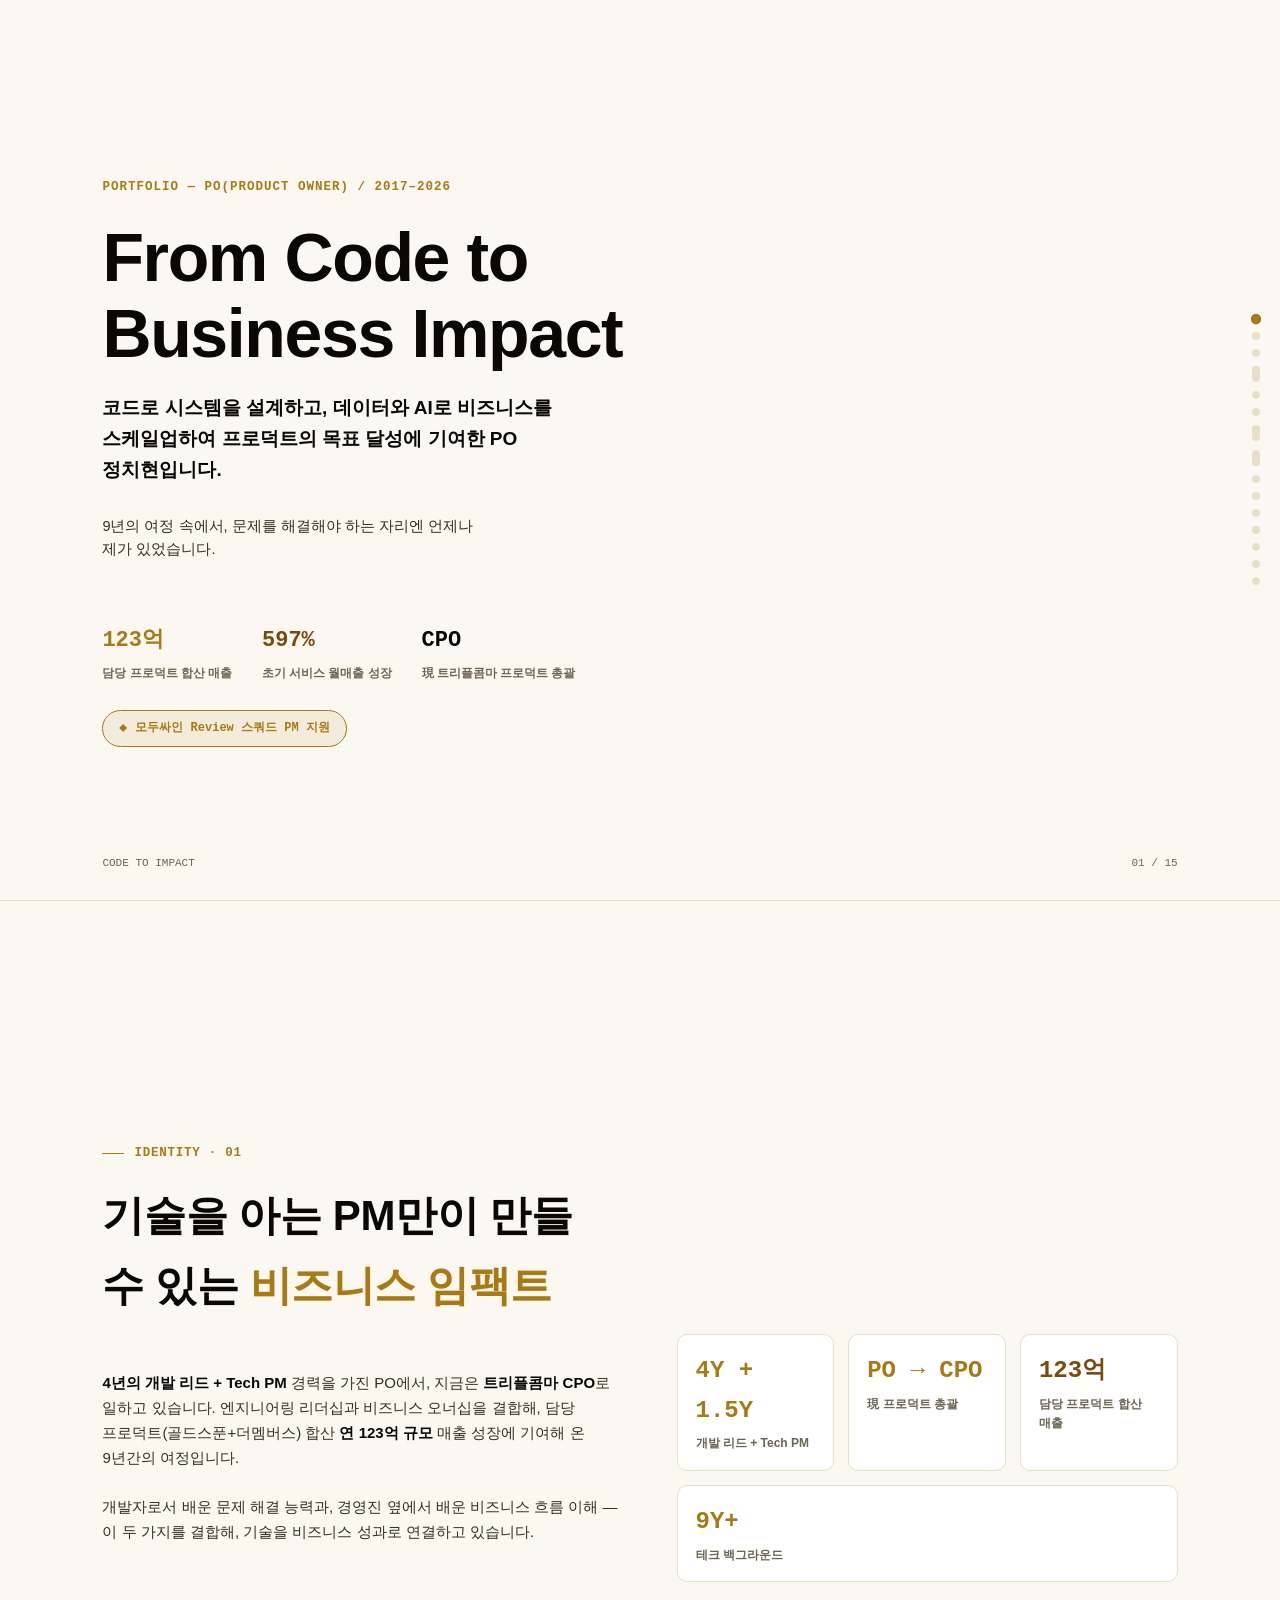
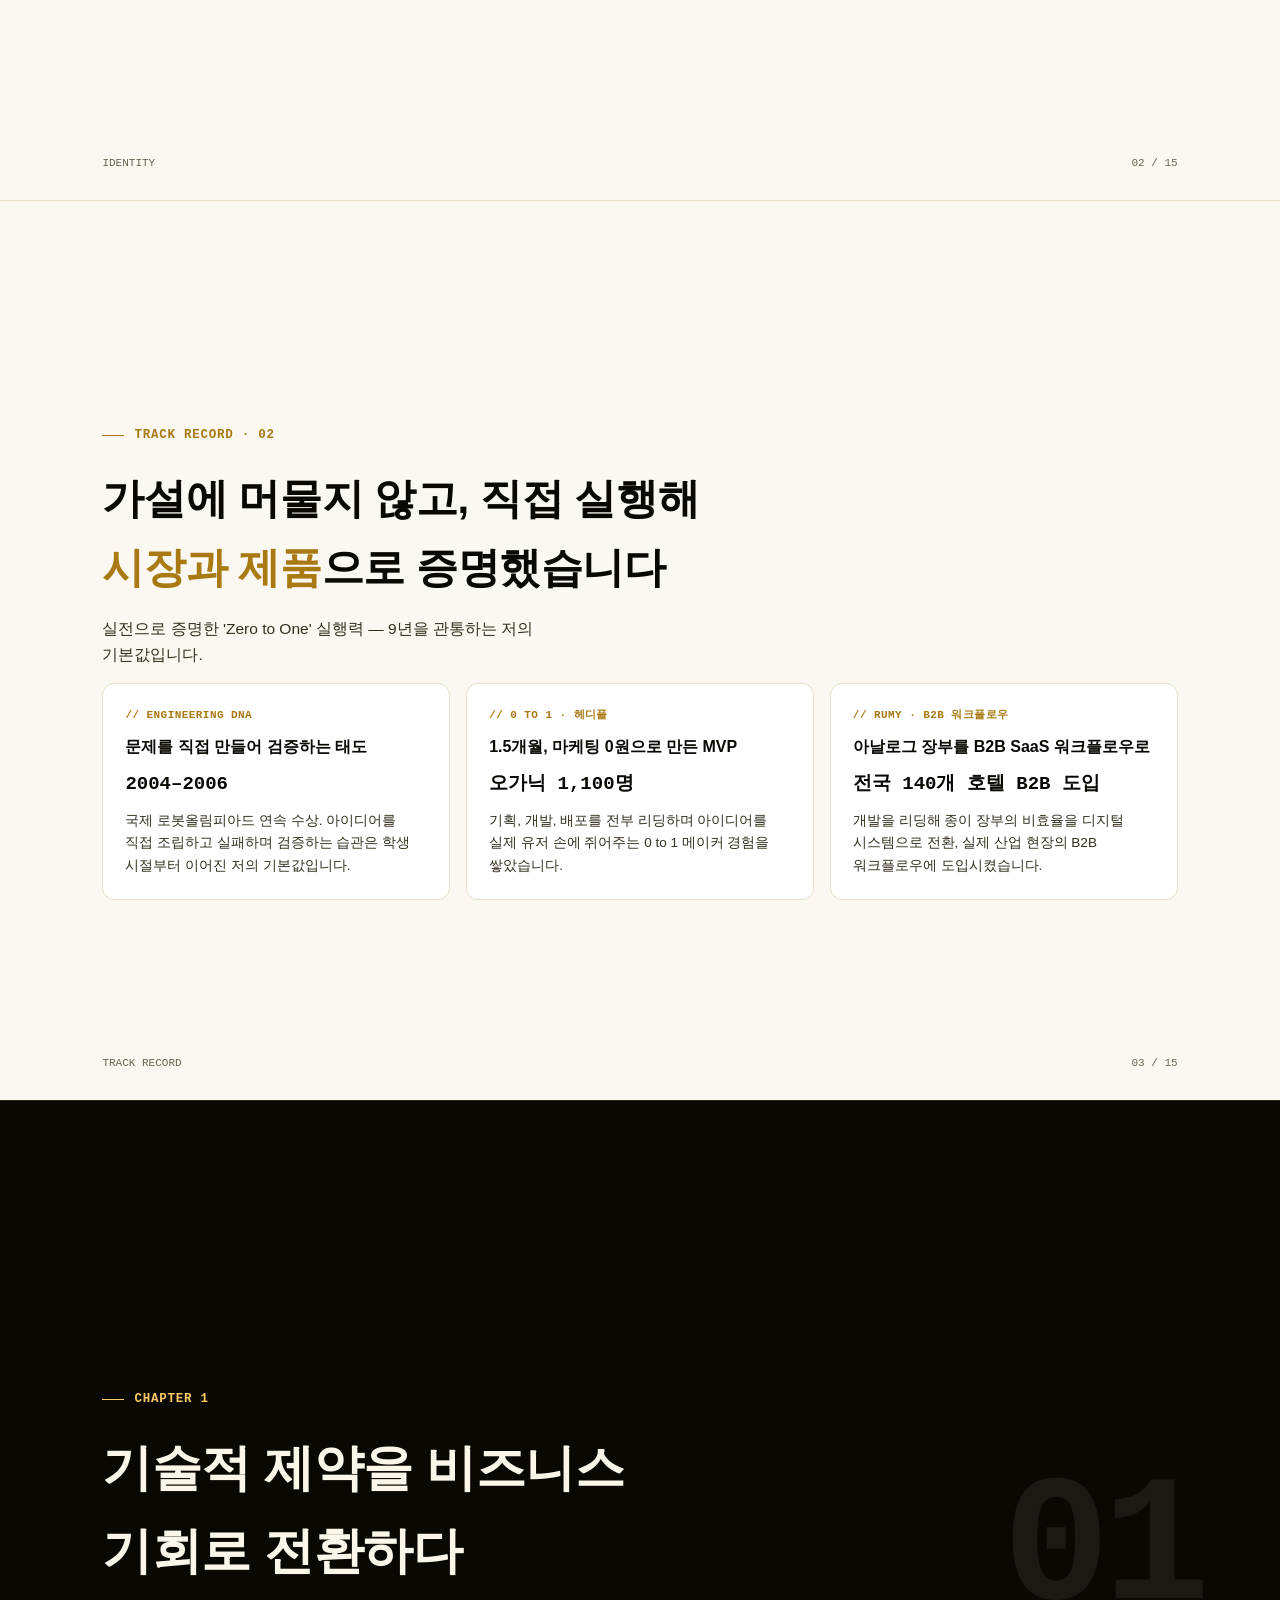
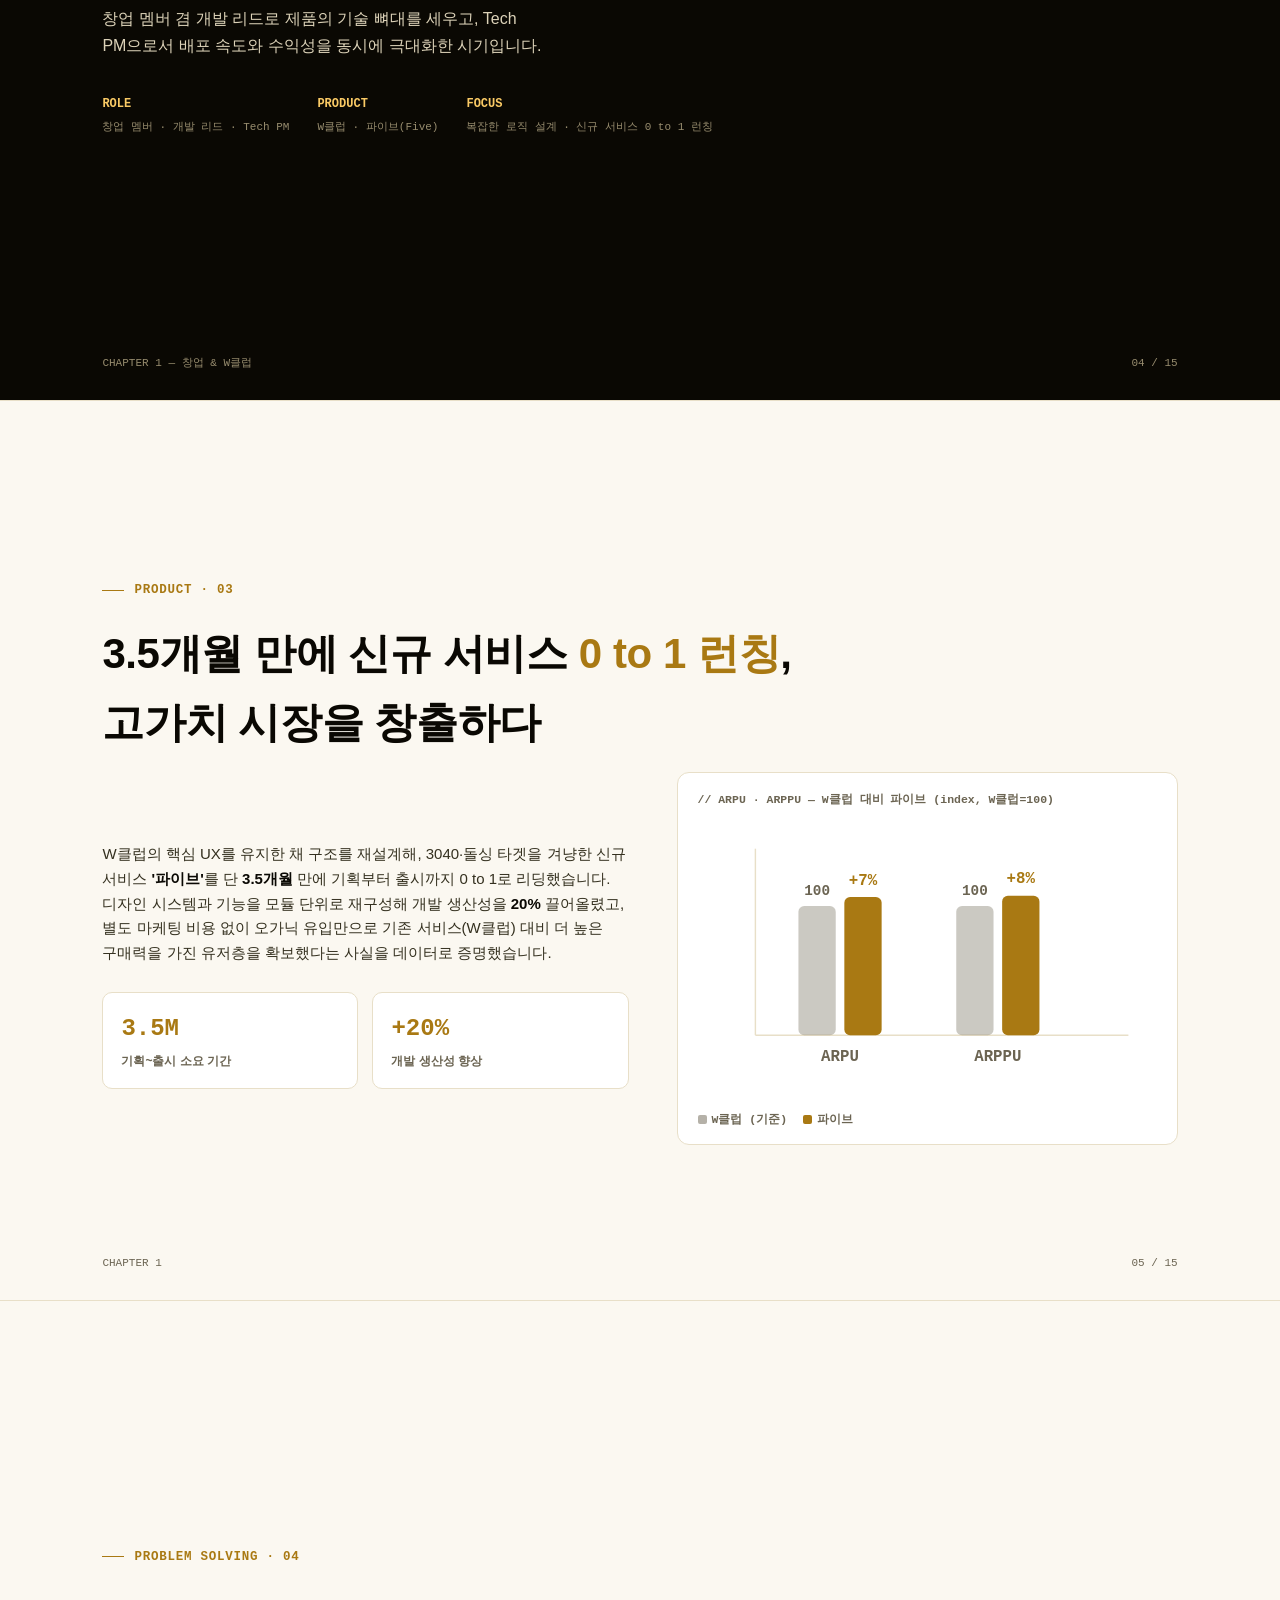
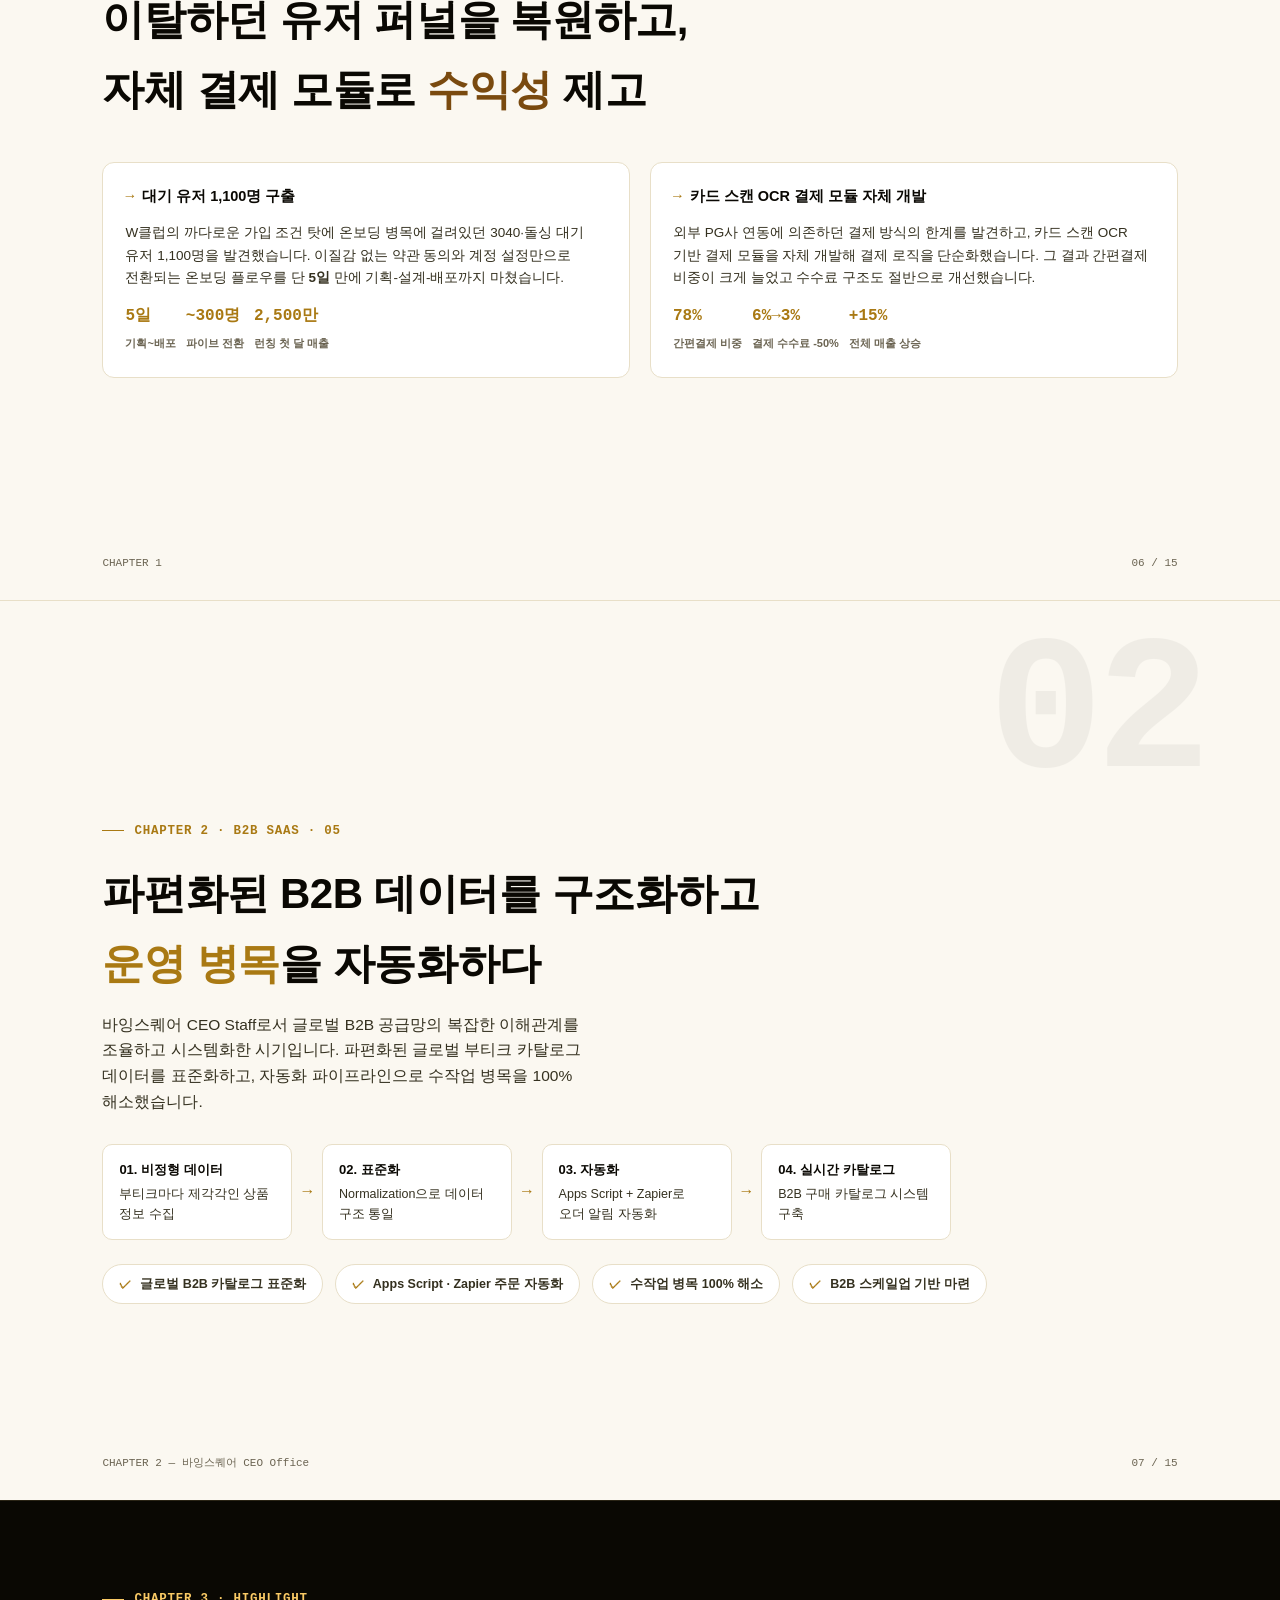
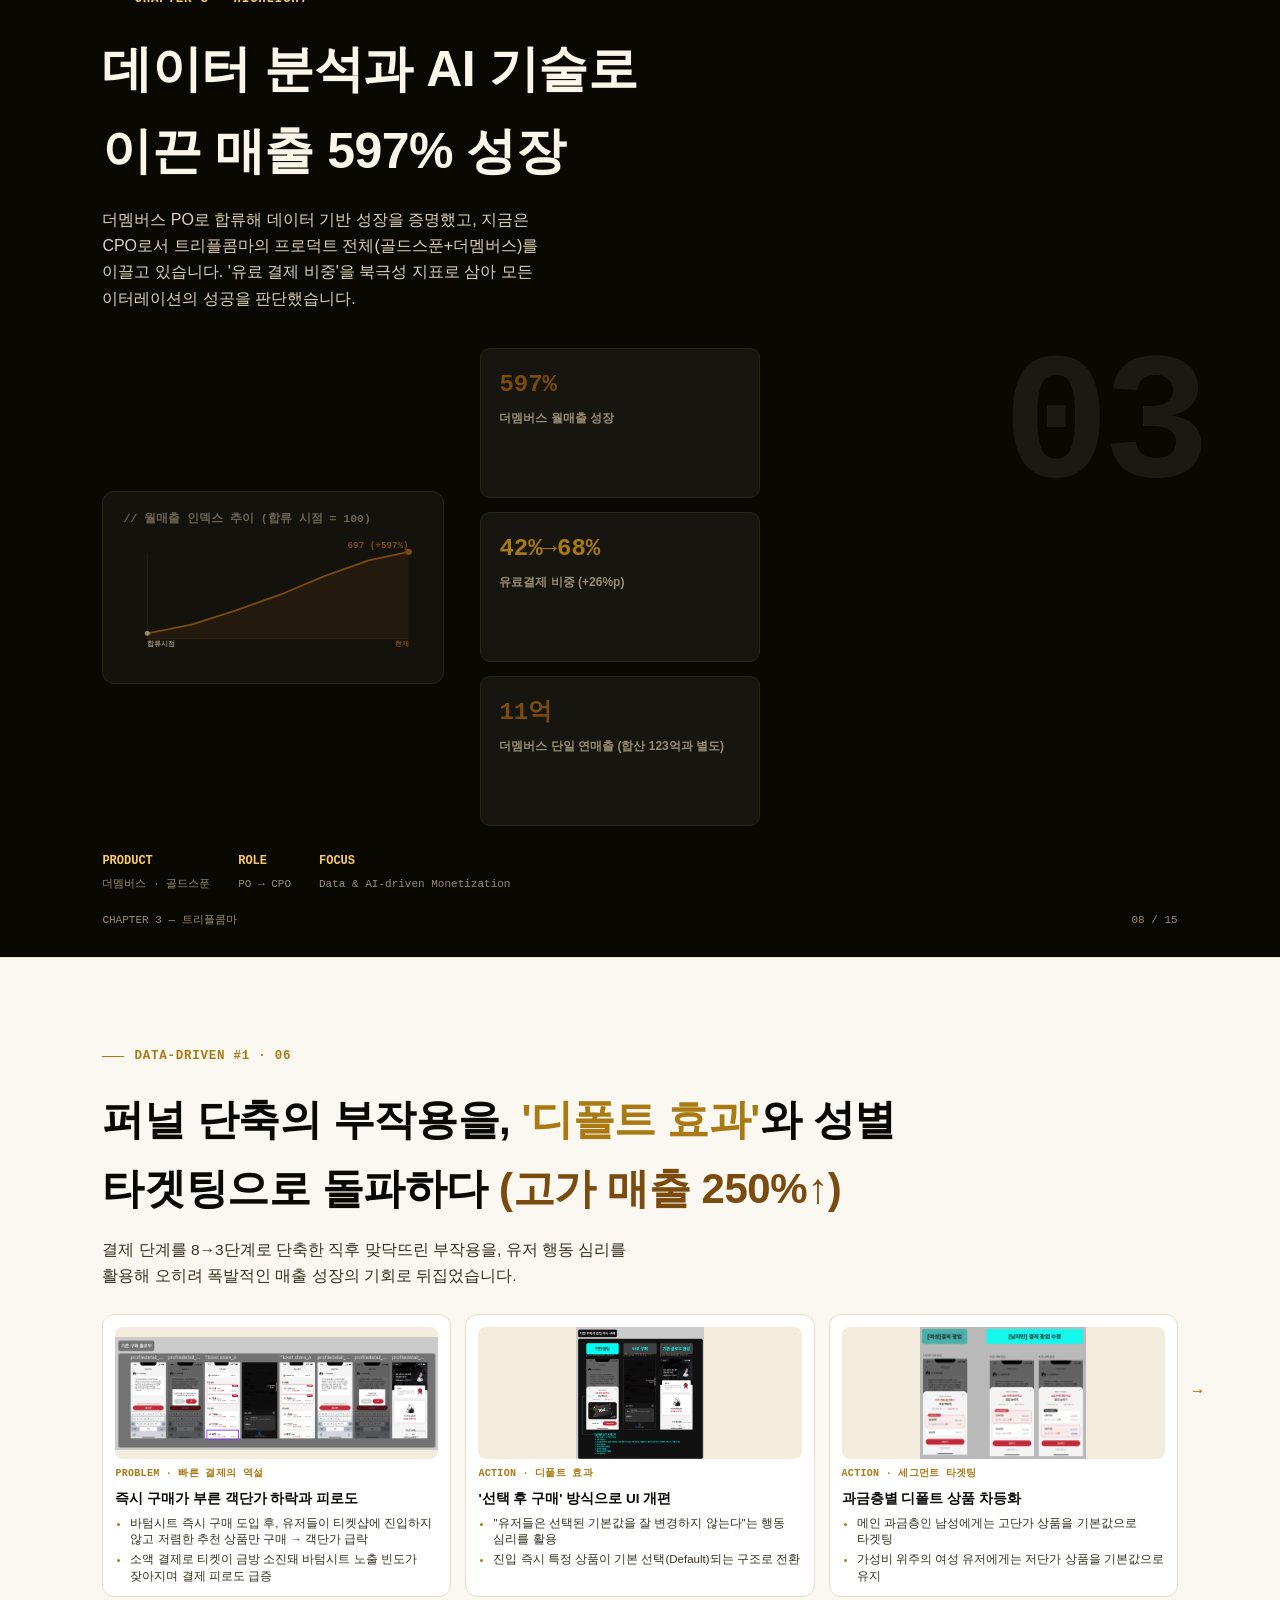
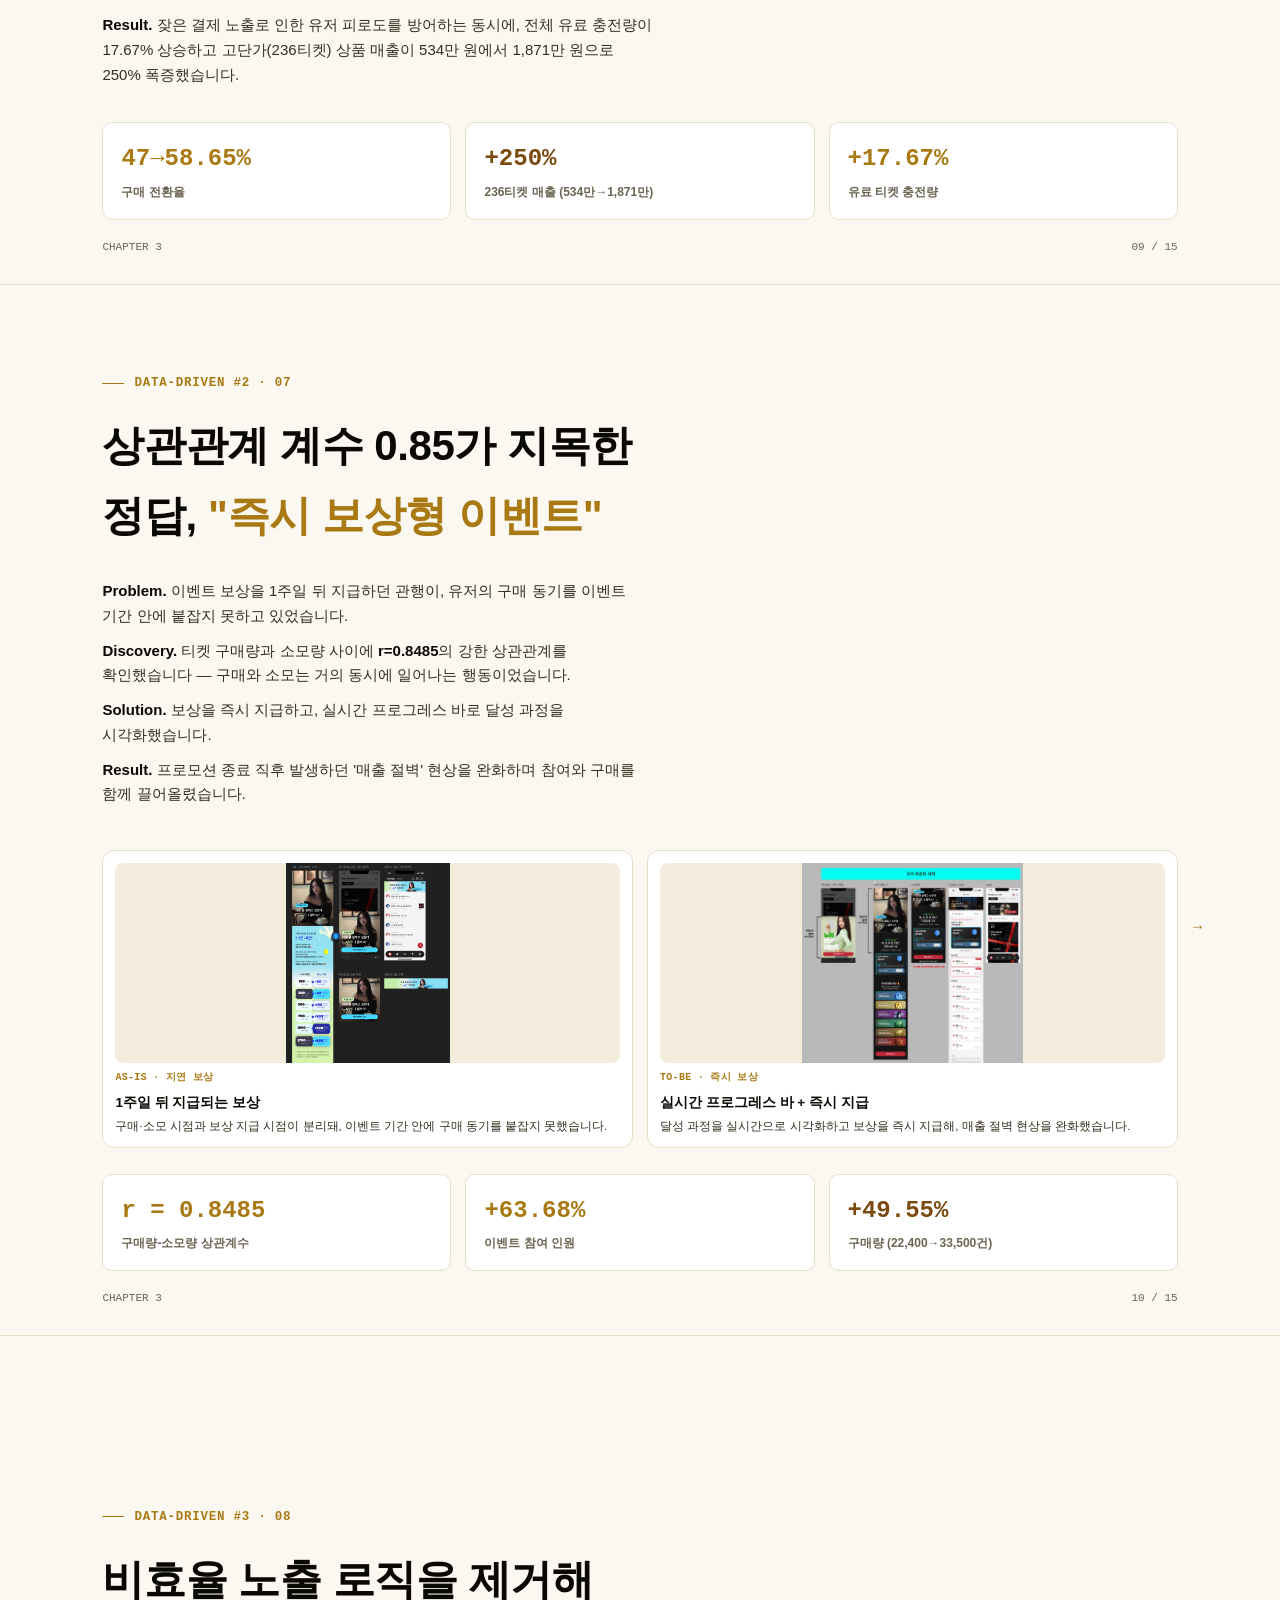
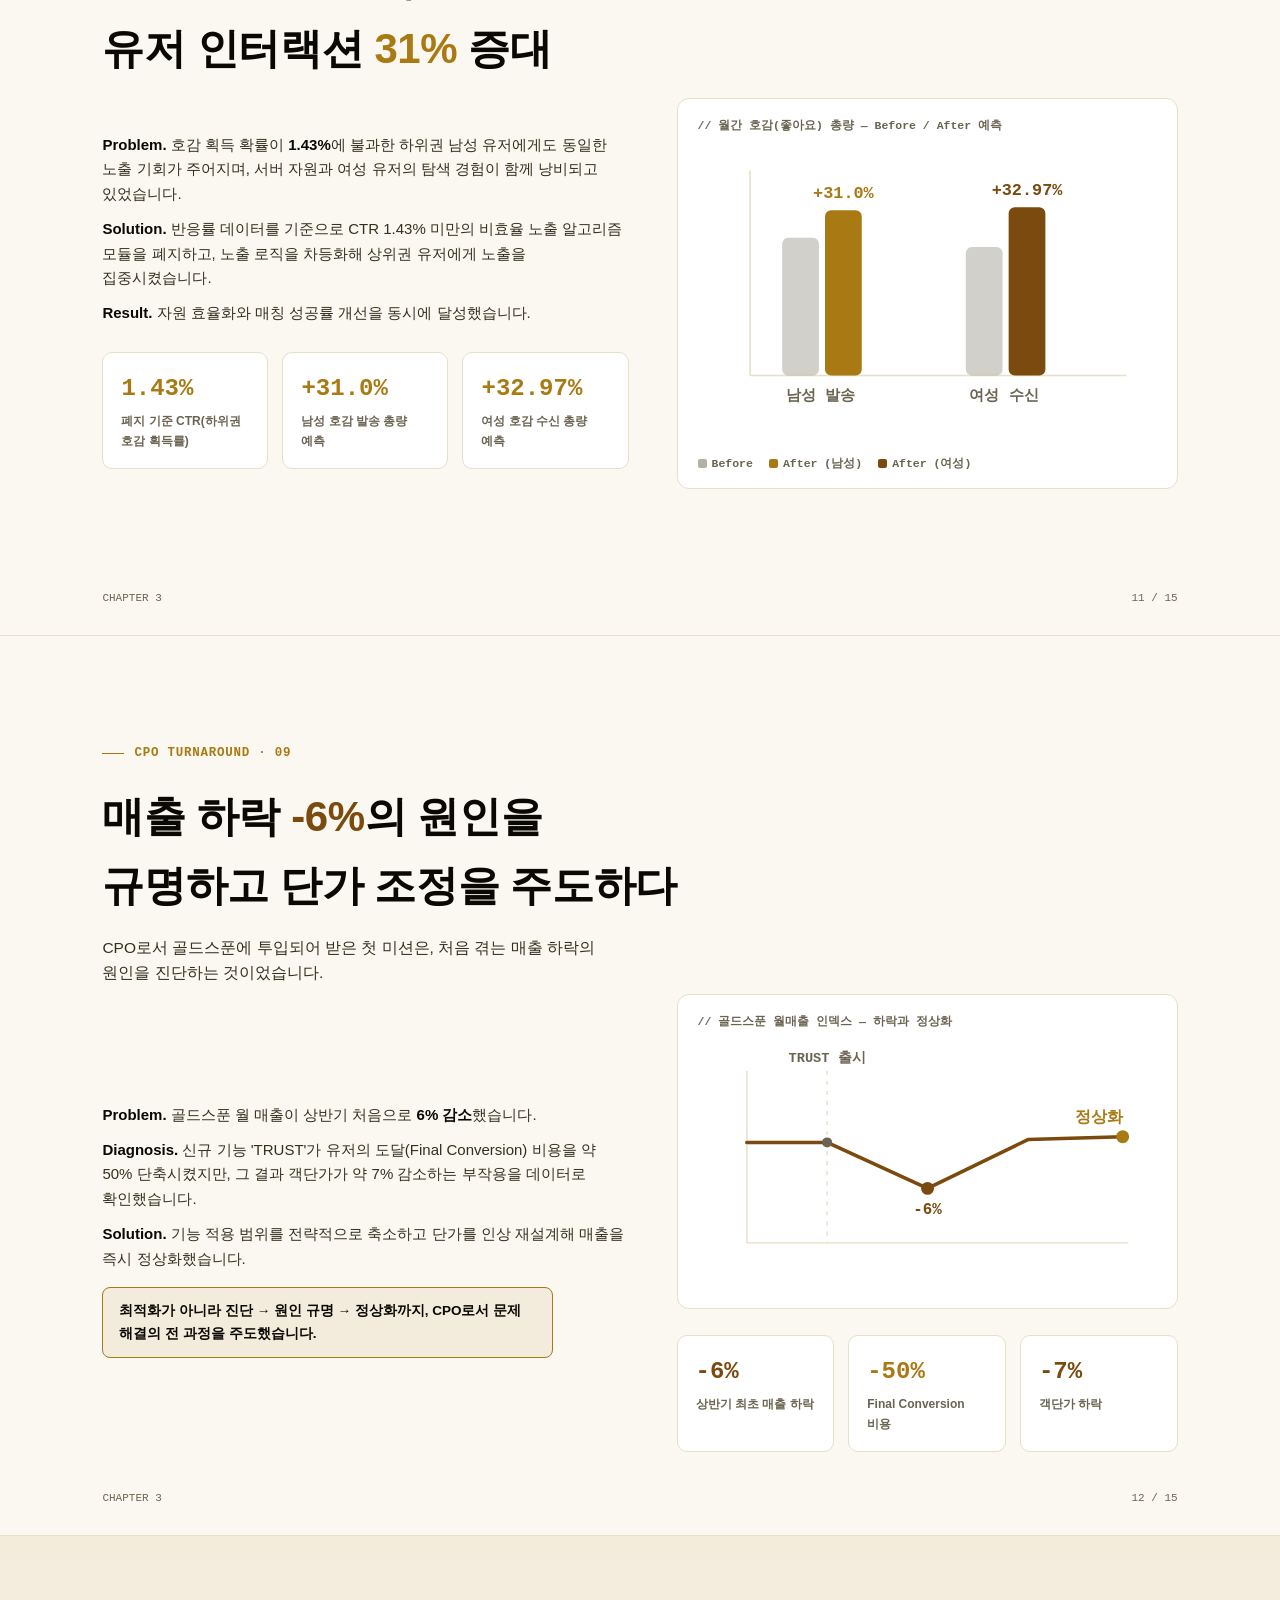
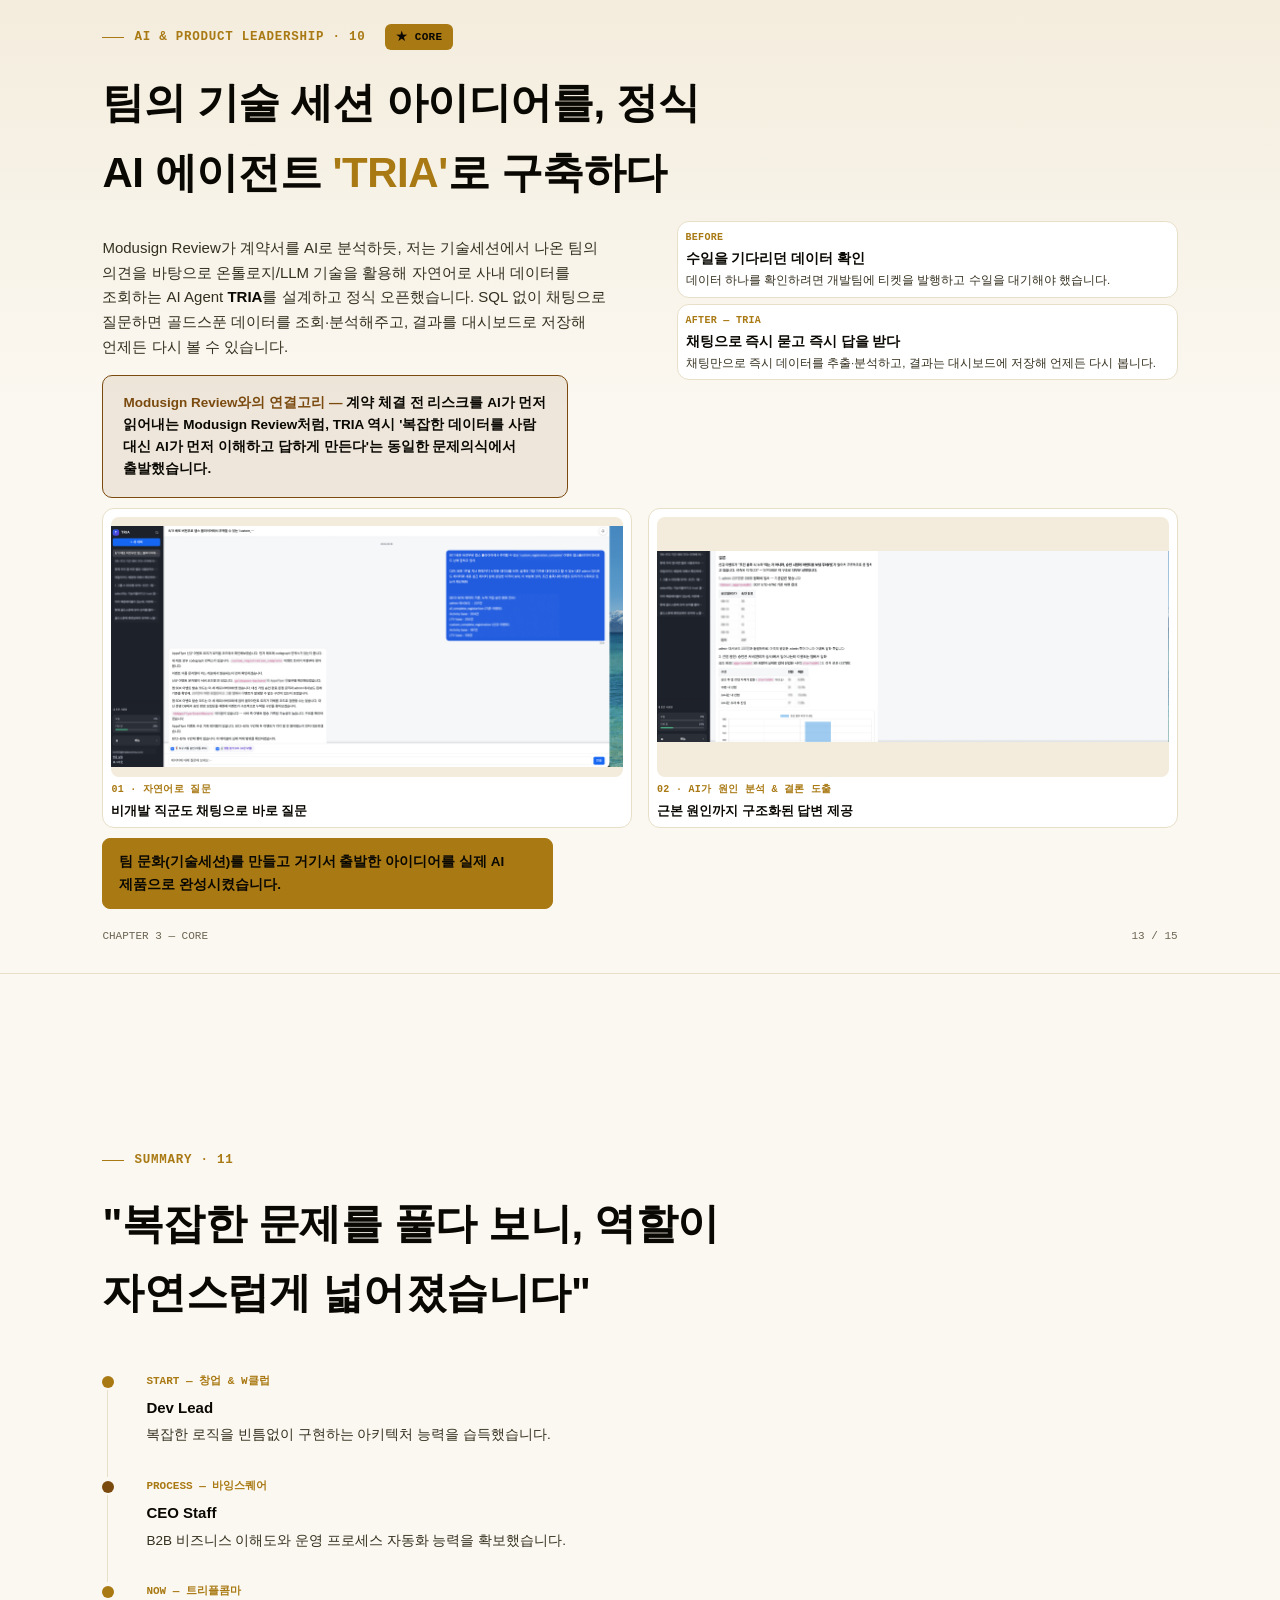
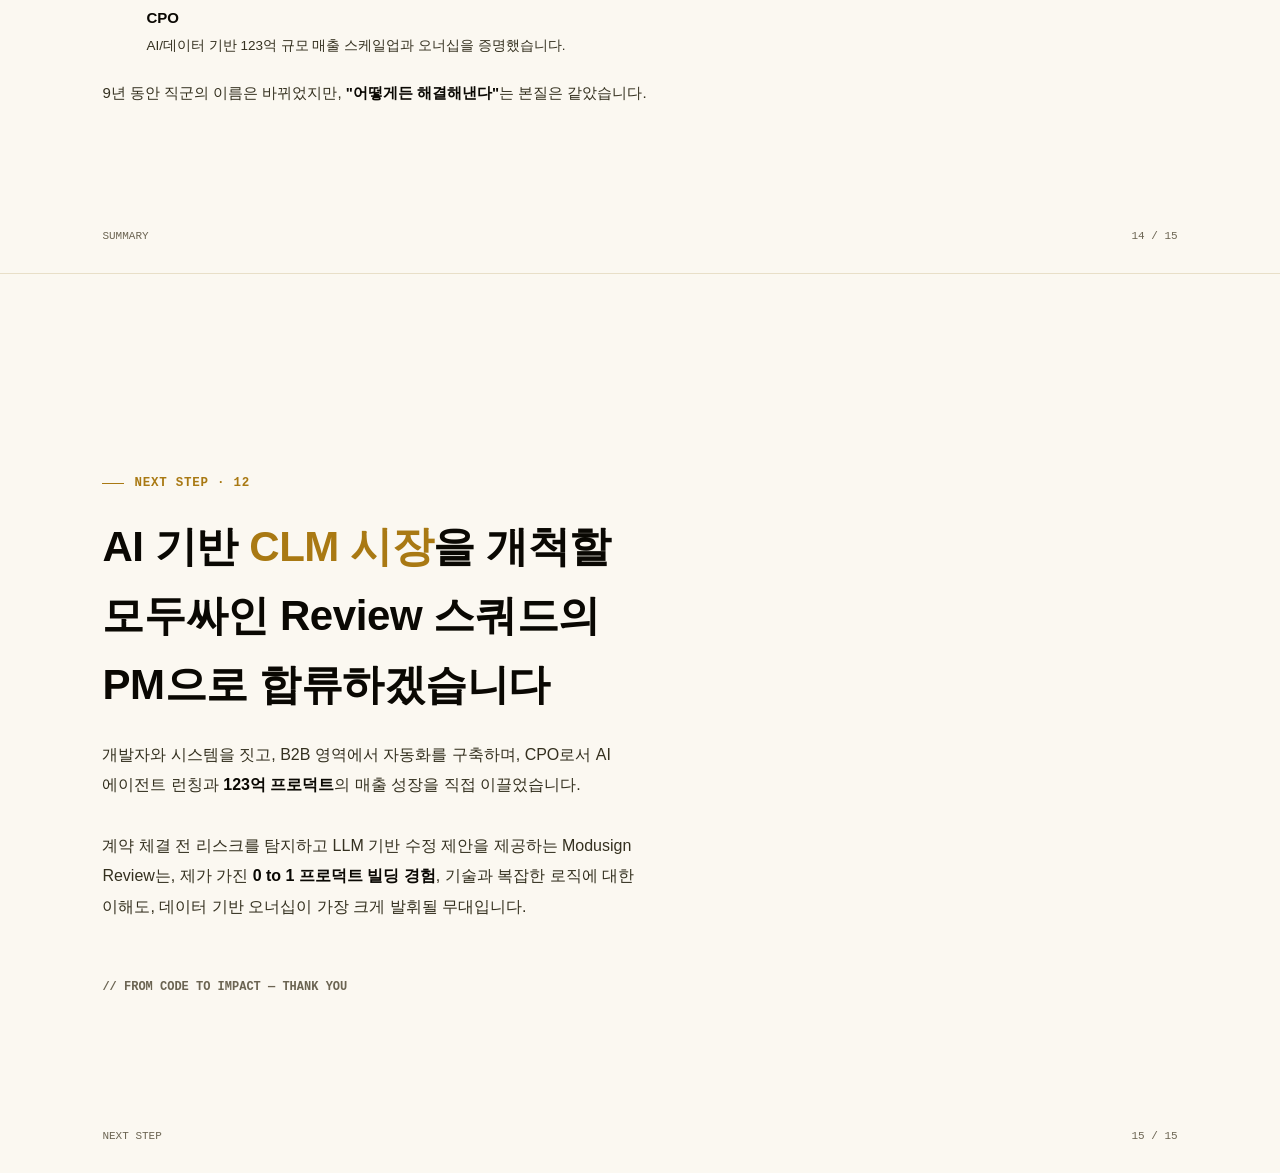
==== modusign/index.html @ 19c4a2bd "모두싸인 포트폴리오 폴더 분리 및 추가" ====
<!DOCTYPE html>
<html lang="ko">
<head>
  <meta charset="UTF-8">
  <meta name="viewport" content="width=device-width, initial-scale=1.0">
  <title>Code to Impact — CPO(Chief Product Owner Portfolio)</title>
  <meta name="description" content="코드로 시스템을 짓고, 데이터와 AI로 매출을 만들고, 지금은 프로덕트 전체를 이끄는 CPO의 9년 커리어 포트폴리오입니다.">

  <!-- Open Graph Tags for Social Media Preview -->
  <meta property="og:title" content="Code to Impact — CPO Portfolio">
  <meta property="og:description" content="초기 서비스 월매출 597% 성장 & 담당 프로덕트 합산 123억 매출 달성 — 기술과 비즈니스를 결합한 CPO의 성장 기록">
  <meta property="og:type" content="website">
  <!-- og:image는 이미지가 추가될 때 설정하면 됩니다 -->
  <!-- <meta property="og:image" content="assets/og-image.png"> -->
  <!-- <meta property="og:url" content="https://yourdomain.com"> -->

  <!-- Favicon (주석 처리 — 파비콘이 추가될 때 활성화) -->
  <!-- <link rel="icon" type="image/x-icon" href="assets/favicon.ico"> -->

  <link rel="stylesheet" href="css/style.css">
</head>
<body>

<div id="progress"></div>
<nav id="navdots" aria-hidden="true">
  <a href="#s1" data-label="01 표지"></a>
  <a href="#s2" data-label="02 핵심 메시지"></a>
  <a href="#s3" data-label="03 Zero to One"></a>
  <a href="#s4" data-label="04 Chapter 1" class="chapter"></a>
  <a href="#s5" data-label="05 파이브 런칭"></a>
  <a href="#s6" data-label="06 문제 해결"></a>
  <a href="#s7" data-label="07 Chapter 2" class="chapter"></a>
  <a href="#s8" data-label="08 Chapter 3" class="chapter"></a>
  <a href="#s9" data-label="09 퍼널 단축"></a>
  <a href="#s10" data-label="10 상관관계"></a>
  <a href="#s11" data-label="11 매칭 최적화"></a>
  <a href="#s12" data-label="12 CPO 턴어라운드"></a>
  <a href="#s13" data-label="13 TRIA ★"></a>
  <a href="#s14" data-label="14 여정 요약"></a>
  <a href="#s15" data-label="15 비전"></a>
</nav>

<!-- ============ SLIDE 1 : COVER ============ -->
<section class="slide cover" id="s1">
  <div class="kicker">PORTFOLIO — PO(PRODUCT OWNER) / 2017–2026</div>
  <h1>From Code to Business Impact</h1>
  <p class="sub1">코드로 시스템을 설계하고, 데이터와 AI로 비즈니스를 스케일업하여 프로덕트의 목표 달성에 기여한 PO 정치현입니다.</p>
  <p class="sub2">9년의 여정 속에서, 문제를 해결해야 하는 자리엔 언제나 제가 있었습니다.</p>
  <div class="coverstats">
    <div><b>123억</b><span>담당 프로덕트 합산 매출</span></div>
    <div><b>597%</b><span>초기 서비스 월매출 성장</span></div>
    <div><b>CPO</b><span>現 트리플콤마 프로덕트 총괄</span></div>
  </div>
  <div class="badge">모두싸인 Review 스쿼드 PM 지원</div>
  <div class="slidefoot"><span>CODE TO IMPACT</span><span>01 / 15</span></div>
</section>

<!-- ============ SLIDE 2 : CORE IDENTITY ============ -->
<section class="slide" id="s2">
  <div class="eyebrow">IDENTITY · 01</div>
  <h2 class="h2">기술을 아는 PM만이 만들 수 있는 <span class="accent-u">비즈니스 임팩트</span></h2>
  <div class="grid2">
    <p class="body-text">
      <strong>4년의 개발 리드 + Tech PM</strong> 경력을 가진 PO에서, 지금은 <strong>트리플콤마 CPO</strong>로 일하고 있습니다. 엔지니어링 리더십과 비즈니스 오너십을 결합해, 담당 프로덕트(골드스푼+더멤버스) 합산 <strong>연 123억 규모</strong> 매출 성장에 기여해 온 9년간의 여정입니다.<br/><br/>
      개발자로서 배운 문제 해결 능력과, 경영진 옆에서 배운 비즈니스 흐름 이해 — 이 두 가지를 결합해, 기술을 비즈니스 성과로 연결하고 있습니다.
    </p>
    <div class="statrow" style="margin-top:0;">
      <div class="stat"><div class="v">4Y + 1.5Y</div><div class="l">개발 리드 + Tech PM</div></div>
      <div class="stat"><div class="v">PO → CPO</div><div class="l">現 프로덕트 총괄</div></div>
      <div class="stat"><div class="v money">123억</div><div class="l">담당 프로덕트 합산 매출</div></div>
      <div class="stat"><div class="v">9Y+</div><div class="l">테크 백그라운드</div></div>
    </div>
  </div>
  <div class="slidefoot"><span>IDENTITY</span><span>02 / 15</span></div>
</section>

<!-- ============ SLIDE 3 : ZERO TO ONE ============ -->
<section class="slide" id="s3">
  <div class="eyebrow">TRACK RECORD · 02</div>
  <h2 class="h2">가설에 머물지 않고, 직접 실행해 <span class="accent-u">시장과 제품</span>으로 증명했습니다</h2>
  <p class="lede">실전으로 증명한 'Zero to One' 실행력 — 9년을 관통하는 저의 기본값입니다.</p>
  <div class="trio">
    <div class="card">
      <div class="tag">// ENGINEERING DNA</div>
      <h3>문제를 직접 만들어 검증하는 태도</h3>
      <div class="metric">2004–2006</div>
      <p>국제 로봇올림피아드 연속 수상. 아이디어를 직접 조립하고 실패하며 검증하는 습관은 학생 시절부터 이어진 저의 기본값입니다.</p>
    </div>
    <div class="card">
      <div class="tag">// 0 TO 1 · 헤디플</div>
      <h3>1.5개월, 마케팅 0원으로 만든 MVP</h3>
      <div class="metric">오가닉 1,100명</div>
      <p>기획, 개발, 배포를 전부 리딩하며 아이디어를 실제 유저 손에 쥐어주는 0 to 1 메이커 경험을 쌓았습니다.</p>
    </div>
    <div class="card">
      <div class="tag">// RUMY · B2B 워크플로우</div>
      <h3>아날로그 장부를 B2B SaaS 워크플로우로</h3>
      <div class="metric">전국 140개 호텔 B2B 도입</div>
      <p>개발을 리딩해 종이 장부의 비효율을 디지털 시스템으로 전환, 실제 산업 현장의 B2B 워크플로우에 도입시켰습니다.</p>
    </div>
  </div>
  <div class="slidefoot"><span>TRACK RECORD</span><span>03 / 15</span></div>
</section>

<!-- ============ SLIDE 4 : CHAPTER 1 DIVIDER ============ -->
<section class="slide slide--divider" id="s4">
  <div class="chnum">01</div>
  <div class="eyebrow">CHAPTER 1</div>
  <h2 class="h2">기술적 제약을 비즈니스 기회로 전환하다</h2>
  <p class="lede">창업 멤버 겸 개발 리드로 제품의 기술 뼈대를 세우고, Tech PM으로서 배포 속도와 수익성을 동시에 극대화한 시기입니다.</p>
  <div class="metarow">
    <div>ROLE<span>창업 멤버 · 개발 리드 · Tech PM</span></div>
    <div>PRODUCT<span>W클럽 · 파이브(Five)</span></div>
    <div>FOCUS<span>복잡한 로직 설계 · 신규 서비스 0 to 1 런칭</span></div>
  </div>
  <div class="slidefoot"><span>CHAPTER 1 — 창업 &amp; W클럽</span><span>04 / 15</span></div>
</section>

<!-- ============ SLIDE 5 : 파이브 런칭 ============ -->
<section class="slide" id="s5">
  <div class="eyebrow">PRODUCT · 03</div>
  <h2 class="h2" style="max-width:none;">3.5개월 만에 신규 서비스 <span class="accent-u">0 to 1 런칭</span>,<br/>고가치 시장을 창출하다</h2>
  <div class="grid2">
    <div>
      <p class="body-text">
        W클럽의 핵심 UX를 유지한 채 구조를 재설계해, 3040·돌싱 타겟을 겨냥한 신규 서비스 <strong>'파이브'</strong>를 단 <strong>3.5개월</strong> 만에 기획부터 출시까지 0 to 1로 리딩했습니다. 디자인 시스템과 기능을 모듈 단위로 재구성해 개발 생산성을 <strong>20%</strong> 끌어올렸고, 별도 마케팅 비용 없이 오가닉 유입만으로 기존 서비스(W클럽) 대비 더 높은 구매력을 가진 유저층을 확보했다는 사실을 데이터로 증명했습니다.
      </p>
      <div class="statrow">
        <div class="stat"><div class="v">3.5M</div><div class="l">기획~출시 소요 기간</div></div>
        <div class="stat"><div class="v">+20%</div><div class="l">개발 생산성 향상</div></div>
      </div>
    </div>
    <div class="chartbox">
      <div class="charttitle">// ARPU · ARPPU — W클럽 대비 파이브 (index, W클럽=100)</div>
      <svg viewBox="0 0 320 190" width="100%" role="img" aria-label="W클럽 대비 파이브의 ARPU 7% 상승, ARPPU 8% 상승 막대그래프">
        <line x1="40" y1="20" x2="40" y2="150" stroke="var(--grid-line)" stroke-width="1"/>
        <line x1="40" y1="150" x2="300" y2="150" stroke="var(--grid-line)" stroke-width="1"/>
        <rect x="70" y="60" width="26" height="90" rx="4" fill="var(--ink-3)" opacity="0.35"/>
        <rect x="102" y="53.7" width="26" height="96.3" rx="4" fill="var(--accent-tech)"/>
        <text x="99" y="168" text-anchor="middle" font-size="11" font-weight="600" fill="var(--ink-3)">ARPU</text>
        <text x="83" y="52" text-anchor="middle" font-size="10" font-weight="600" fill="var(--ink-3)">100</text>
        <text x="115" y="45" text-anchor="middle" font-size="11" font-weight="800" fill="var(--accent-tech)">+7%</text>
        <rect x="180" y="60" width="26" height="90" rx="4" fill="var(--ink-3)" opacity="0.35"/>
        <rect x="212" y="52.8" width="26" height="97.2" rx="4" fill="var(--accent-tech)"/>
        <text x="209" y="168" text-anchor="middle" font-size="11" font-weight="600" fill="var(--ink-3)">ARPPU</text>
        <text x="193" y="52" text-anchor="middle" font-size="10" font-weight="600" fill="var(--ink-3)">100</text>
        <text x="225" y="44" text-anchor="middle" font-size="11" font-weight="800" fill="var(--accent-tech)">+8%</text>
      </svg>
      <div class="legend"><span><span class="sw base"></span>W클럽 (기준)</span><span><span class="sw tech"></span>파이브</span></div>
    </div>
  </div>
  <div class="slidefoot"><span>CHAPTER 1</span><span>05 / 15</span></div>
</section>

<!-- ============ SLIDE 6 : 문제 해결의 연속 ============ -->
<section class="slide" id="s6">
  <div class="eyebrow">PROBLEM SOLVING · 04</div>
  <h2 class="h2" style="max-width:38ch;">이탈하던 유저 퍼널을 복원하고, 자체 결제 모듈로 <span class="accent-m">수익성</span> 제고</h2>
  <div class="split2">
    <div class="card">
      <h3>대기 유저 1,100명 구출</h3>
      <p>W클럽의 까다로운 가입 조건 탓에 온보딩 병목에 걸려있던 3040·돌싱 대기 유저 1,100명을 발견했습니다. 이질감 없는 약관 동의와 계정 설정만으로 전환되는 온보딩 플로우를 단 <strong>5일</strong> 만에 기획‑설계‑배포까지 마쳤습니다.</p>
      <div class="ministat">
        <div><b>5일</b><span>기획~배포</span></div>
        <div><b>~300명</b><span>파이브 전환</span></div>
        <div class="money"><b>2,500만</b><span>런칭 첫 달 매출</span></div>
      </div>
    </div>
    <div class="card">
      <h3>카드 스캔 OCR 결제 모듈 자체 개발</h3>
      <p>외부 PG사 연동에 의존하던 결제 방식의 한계를 발견하고, 카드 스캔 OCR 기반 결제 모듈을 자체 개발해 결제 로직을 단순화했습니다. 그 결과 간편결제 비중이 크게 늘었고 수수료 구조도 절반으로 개선했습니다.</p>
      <div class="ministat">
        <div><b>78%</b><span>간편결제 비중</span></div>
        <div><b>6%→3%</b><span>결제 수수료 -50%</span></div>
        <div class="money"><b>+15%</b><span>전체 매출 상승</span></div>
      </div>
    </div>
  </div>
  <div class="slidefoot"><span>CHAPTER 1</span><span>06 / 15</span></div>
</section>

<!-- ============ SLIDE 7 : CHAPTER 2 (간지+핵심성과 통합) ============ -->
<section class="slide" id="s7">
  <div class="chapnum-mini">02</div>
  <div class="eyebrow">CHAPTER 2 · B2B SAAS · 05</div>
  <h2 class="h2">파편화된 B2B 데이터를 구조화하고 <span class="accent-u">운영 병목</span>을 자동화하다</h2>
  <p class="lede">바잉스퀘어 CEO Staff로서 글로벌 B2B 공급망의 복잡한 이해관계를 조율하고 시스템화한 시기입니다. 파편화된 글로벌 부티크 카탈로그 데이터를 표준화하고, 자동화 파이프라인으로 수작업 병목을 100% 해소했습니다.</p>
  <div class="flow">
    <div class="step"><b>01. 비정형 데이터</b>부티크마다 제각각인 상품 정보 수집</div>
    <div class="arrow">→</div>
    <div class="step"><b>02. 표준화</b>Normalization으로 데이터 구조 통일</div>
    <div class="arrow">→</div>
    <div class="step"><b>03. 자동화</b>Apps Script + Zapier로 오더 알림 자동화</div>
    <div class="arrow">→</div>
    <div class="step"><b>04. 실시간 카탈로그</b>B2B 구매 카탈로그 시스템 구축</div>
  </div>
  <div class="chipsrow">
    <div class="chip">글로벌 B2B 카탈로그 표준화</div>
    <div class="chip">Apps Script · Zapier 주문 자동화</div>
    <div class="chip">수작업 병목 100% 해소</div>
    <div class="chip">B2B 스케일업 기반 마련</div>
  </div>
  <div class="slidefoot"><span>CHAPTER 2 — 바잉스퀘어 CEO Office</span><span>07 / 15</span></div>
</section>

<!-- ============ SLIDE 8 : CHAPTER 3 DIVIDER + 성장지표 ============ -->
<section class="slide slide--divider" id="s8">
  <div class="chnum">03</div>
  <div class="eyebrow">CHAPTER 3 · HIGHLIGHT</div>
  <h2 class="h2" style="max-width:28ch;">데이터 분석과 AI 기술로 이끈 매출 597% 성장</h2>
  <p class="lede">더멤버스 PO로 합류해 데이터 기반 성장을 증명했고, 지금은 CPO로서 트리플콤마의 프로덕트 전체(골드스푼+더멤버스)를 이끌고 있습니다. '유료 결제 비중'을 북극성 지표로 삼아 모든 이터레이션의 성공을 판단했습니다.</p>

  <div style="display:grid; grid-template-columns: 1.1fr 0.9fr; gap: 36px; margin-top:28px; align-items:center; max-width: 900px;">
    <div class="chartbox">
      <div class="charttitle">// 월매출 인덱스 추이 (합류 시점 = 100)</div>
      <svg viewBox="0 0 420 170" width="100%" role="img" aria-label="합류 시점 대비 월매출이 6.97배(597% 성장)로 증가하는 꺾은선 그래프">
        <g stroke="var(--divider-border)" stroke-width="1">
          <line x1="34" y1="20" x2="34" y2="140"/>
          <line x1="34" y1="140" x2="400" y2="140"/>
        </g>
        <polyline points="34,132 96,120 158,100 220,78 282,52 344,30 400,18" fill="none" stroke="var(--accent-money)" stroke-width="2.5" stroke-linecap="round" stroke-linejoin="round"/>
        <polygon points="34,132 96,120 158,100 220,78 282,52 344,30 400,18 400,140 34,140" fill="var(--accent-money)" opacity="0.15"/>
        <circle cx="34" cy="132" r="3.5" fill="var(--divider-ink-3)"/>
        <circle cx="400" cy="18" r="4.5" fill="var(--accent-money)"/>
        <text x="34" y="150" font-size="10" font-weight="600" fill="var(--divider-ink-3)">합류시점</text>
        <text x="400" y="150" text-anchor="end" font-size="10" font-weight="700" fill="var(--accent-money)">현재</text>
        <text x="400" y="12" text-anchor="end" font-size="13" font-weight="800" fill="var(--accent-money)">697 (+597%)</text>
      </svg>
    </div>
    <div class="statrow" style="margin-top:0; flex-direction:column;">
      <div class="stat"><div class="v money">597%</div><div class="l">더멤버스 월매출 성장</div></div>
      <div class="stat"><div class="v">42%→68%</div><div class="l">유료결제 비중 (+26%p)</div></div>
      <div class="stat"><div class="v money">11억</div><div class="l">더멤버스 단일 연매출 (합산 123억과 별도)</div></div>
    </div>
  </div>
  <div class="metarow" style="margin-top:26px;">
    <div>PRODUCT<span>더멤버스 · 골드스푼</span></div>
    <div>ROLE<span>PO → CPO</span></div>
    <div>FOCUS<span>Data &amp; AI-driven Monetization</span></div>
  </div>
  <div class="slidefoot"><span>CHAPTER 3 — 트리플콤마</span><span>08 / 15</span></div>
</section>

<!-- ============ SLIDE 9 : 데이터 의사결정 1 ============ -->
<section class="slide" id="s9">
  <div class="eyebrow">DATA-DRIVEN #1 · 06</div>
  <h2 class="h2" style="max-width:46ch;">퍼널 단축의 부작용을, <span class="accent-u">'디폴트 효과'</span>와 성별 타겟팅으로 돌파하다 <span class="accent-m">(고가 매출 250%↑)</span></h2>
  <p class="lede">결제 단계를 8→3단계로 단축한 직후 맞닥뜨린 부작용을, 유저 행동 심리를 활용해 오히려 폭발적인 매출 성장의 기회로 뒤집었습니다.</p>

  <div class="phasegrid">
    <div class="phasecard">
      <div class="phaseimg"><img src="assets/slide9-phase1-asis.png" alt="Problem — 즉시 구매 도입 후 객단가가 급락한 결제 플로우 스크린샷"></div>
      <div class="phasetag">PROBLEM · 빠른 결제의 역설</div>
      <h3>즉시 구매가 부른 객단가 하락과 피로도</h3>
      <ul>
        <li>바텀시트 즉시 구매 도입 후, 유저들이 티켓샵에 진입하지 않고 저렴한 추천 상품만 구매 → 객단가 급락</li>
        <li>소액 결제로 티켓이 금방 소진돼 바텀시트 노출 빈도가 잦아지며 결제 피로도 급증</li>
      </ul>
    </div>
    <div class="phasecard">
      <div class="phaseimg"><img src="assets/slide9-phase2-default-ui.png" alt="Action — 디폴트 효과를 적용한 선택 후 구매 UI 스크린샷"></div>
      <div class="phasetag">ACTION · 디폴트 효과</div>
      <h3>'선택 후 구매' 방식으로 UI 개편</h3>
      <ul>
        <li>"유저들은 선택된 기본값을 잘 변경하지 않는다"는 행동 심리를 활용</li>
        <li>진입 즉시 특정 상품이 기본 선택(Default)되는 구조로 전환</li>
      </ul>
    </div>
    <div class="phasecard">
      <div class="phaseimg"><img src="assets/slide9-phase3-segment.png" alt="Action — 성별 세그먼트에 따라 다른 기본값이 노출되는 결제 팝업 스크린샷"></div>
      <div class="phasetag">ACTION · 세그먼트 타겟팅</div>
      <h3>과금층별 디폴트 상품 차등화</h3>
      <ul>
        <li>메인 과금층인 남성에게는 고단가 상품을 기본값으로 타겟팅</li>
        <li>가성비 위주의 여성 유저에게는 저단가 상품을 기본값으로 유지</li>
      </ul>
    </div>
  </div>

  <p class="body-text" style="margin-top:16px;">
    <span class="step"><b>Result.</b> 잦은 결제 노출로 인한 유저 피로도를 방어하는 동시에, 전체 유료 충전량이 17.67% 상승하고 고단가(236티켓) 상품 매출이 534만 원에서 1,871만 원으로 250% 폭증했습니다.</span>
  </p>
  <div class="statrow" style="margin-top:10px;">
    <div class="stat"><div class="v">47→58.65%</div><div class="l">구매 전환율</div></div>
    <div class="stat"><div class="v money">+250%</div><div class="l">236티켓 매출 (534만→1,871만)</div></div>
    <div class="stat"><div class="v">+17.67%</div><div class="l">유료 티켓 충전량</div></div>
  </div>
  <div class="slidefoot"><span>CHAPTER 3</span><span>09 / 15</span></div>
</section>

<!-- ============ SLIDE 10 : 데이터 의사결정 2 ============ -->
<section class="slide" id="s10">
  <div class="eyebrow">DATA-DRIVEN #2 · 07</div>
  <h2 class="h2">상관관계 계수 0.85가 지목한 정답, <span class="accent-u">"즉시 보상형 이벤트"</span></h2>
  <p class="body-text">
    <span class="step"><b>Problem.</b> 이벤트 보상을 1주일 뒤 지급하던 관행이, 유저의 구매 동기를 이벤트 기간 안에 붙잡지 못하고 있었습니다.</span>
    <span class="step"><b>Discovery.</b> 티켓 구매량과 소모량 사이에 <strong>r=0.8485</strong>의 강한 상관관계를 확인했습니다 — 구매와 소모는 거의 동시에 일어나는 행동이었습니다.</span>
    <span class="step"><b>Solution.</b> 보상을 즉시 지급하고, 실시간 프로그레스 바로 달성 과정을 시각화했습니다.</span>
    <span class="step"><b>Result.</b> 프로모션 종료 직후 발생하던 '매출 절벽' 현상을 완화하며 참여와 구매를 함께 끌어올렸습니다.</span>
  </p>
  <div class="phasegrid" style="grid-template-columns: 1fr 1fr;">
    <div class="phasecard">
      <div class="phaseimg" style="height:200px;"><img src="assets/event_As-Is.png" alt="As-Is — 보상을 1주일 뒤 지급하던 기존 이벤트 화면"></div>
      <div class="phasetag">AS-IS · 지연 보상</div>
      <h3>1주일 뒤 지급되는 보상</h3>
      <p>구매·소모 시점과 보상 지급 시점이 분리돼, 이벤트 기간 안에 구매 동기를 붙잡지 못했습니다.</p>
    </div>
    <div class="phasecard">
      <div class="phaseimg" style="height:200px;"><img src="assets/event_To-Be.png" alt="To-Be — 실시간 프로그레스 바로 즉시 보상을 지급하는 개편 이벤트 화면"></div>
      <div class="phasetag">TO-BE · 즉시 보상</div>
      <h3>실시간 프로그레스 바 + 즉시 지급</h3>
      <p>달성 과정을 실시간으로 시각화하고 보상을 즉시 지급해, 매출 절벽 현상을 완화했습니다.</p>
    </div>
  </div>
  <div class="statrow">
    <div class="stat"><div class="v">r = 0.8485</div><div class="l">구매량‑소모량 상관계수</div></div>
    <div class="stat"><div class="v">+63.68%</div><div class="l">이벤트 참여 인원</div></div>
    <div class="stat"><div class="v money">+49.55%</div><div class="l">구매량 (22,400→33,500건)</div></div>
  </div>
  <div class="slidefoot"><span>CHAPTER 3</span><span>10 / 15</span></div>
</section>

<!-- ============ SLIDE 11 : 데이터 의사결정 3 ============ -->
<section class="slide" id="s11">
  <div class="eyebrow">DATA-DRIVEN #3 · 08</div>
  <h2 class="h2">비효율 노출 로직을 제거해 유저 인터랙션 <span class="accent-u">31%</span> 증대</h2>
  <div class="grid2">
    <div>
      <p class="body-text">
        <span class="step"><b>Problem.</b> 호감 획득 확률이 <strong>1.43%</strong>에 불과한 하위권 남성 유저에게도 동일한 노출 기회가 주어지며, 서버 자원과 여성 유저의 탐색 경험이 함께 낭비되고 있었습니다.</span>
        <span class="step"><b>Solution.</b> 반응률 데이터를 기준으로 CTR 1.43% 미만의 비효율 노출 알고리즘 모듈을 폐지하고, 노출 로직을 차등화해 상위권 유저에게 노출을 집중시켰습니다.</span>
        <span class="step"><b>Result.</b> 자원 효율화와 매칭 성공률 개선을 동시에 달성했습니다.</span>
      </p>
      <div class="statrow">
        <div class="stat"><div class="v">1.43%</div><div class="l">폐지 기준 CTR(하위권 호감 획득률)</div></div>
        <div class="stat"><div class="v">+31.0%</div><div class="l">남성 호감 발송 총량 예측</div></div>
        <div class="stat"><div class="v">+32.97%</div><div class="l">여성 호감 수신 총량 예측</div></div>
      </div>
    </div>
    <div class="chartbox">
      <div class="charttitle">// 월간 호감(좋아요) 총량 — Before / After 예측</div>
      <svg viewBox="0 0 300 190" width="100%" role="img" aria-label="차등 매칭 알고리즘 적용 후 남성 호감 발송량 31%, 여성 호감 수신량 33% 증가 예측 막대그래프">
        <line x1="34" y1="16" x2="34" y2="150" stroke="var(--grid-line)"/>
        <line x1="34" y1="150" x2="280" y2="150" stroke="var(--grid-line)"/>
        <rect x="55" y="60" width="24" height="90" rx="4" fill="var(--ink-3)" opacity="0.3"/>
        <rect x="83" y="42" width="24" height="108" rx="4" fill="var(--accent-tech)"/>
        <text x="80" y="166" text-anchor="middle" font-size="10" font-weight="700" fill="var(--ink-3)">남성 발송</text>
        <text x="95" y="34" text-anchor="middle" font-size="11" font-weight="800" fill="var(--accent-tech)">+31.0%</text>
        <rect x="175" y="66" width="24" height="84" rx="4" fill="var(--ink-3)" opacity="0.3"/>
        <rect x="203" y="40" width="24" height="110" rx="4" fill="var(--accent-money)"/>
        <text x="200" y="166" text-anchor="middle" font-size="10" font-weight="700" fill="var(--ink-3)">여성 수신</text>
        <text x="215" y="32" text-anchor="middle" font-size="11" font-weight="800" fill="var(--accent-money)">+32.97%</text>
      </svg>
      <div class="legend"><span><span class="sw base"></span>Before</span><span><span class="sw tech"></span>After (남성)</span><span><span class="sw money"></span>After (여성)</span></div>
    </div>
  </div>
  <div class="slidefoot"><span>CHAPTER 3</span><span>11 / 15</span></div>
</section>

<!-- ============ SLIDE 12 : CPO 턴어라운드 — 골드스푼 ============ -->
<section class="slide" id="s12">
  <div class="eyebrow">CPO TURNAROUND · 09</div>
  <h2 class="h2">매출 하락 <span class="accent-m">-6%</span>의 원인을 규명하고 단가 조정을 주도하다</h2>
  <p class="lede">CPO로서 골드스푼에 투입되어 받은 첫 미션은, 처음 겪는 매출 하락의 원인을 진단하는 것이었습니다.</p>
  <div class="grid2">
    <div>
      <p class="body-text">
        <span class="step"><b>Problem.</b> 골드스푼 월 매출이 상반기 처음으로 <strong>6% 감소</strong>했습니다.</span>
        <span class="step"><b>Diagnosis.</b> 신규 기능 'TRUST'가 유저의 도달(Final Conversion) 비용을 약 50% 단축시켰지만, 그 결과 객단가가 약 7% 감소하는 부작용을 데이터로 확인했습니다.</span>
        <span class="step"><b>Solution.</b> 기능 적용 범위를 전략적으로 축소하고 단가를 인상 재설계해 매출을 즉시 정상화했습니다.</span>
      </p>
      <div class="callout">최적화가 아니라 진단 → 원인 규명 → 정상화까지, CPO로서 문제 해결의 전 과정을 주도했습니다.</div>
    </div>
    <div>
      <div class="chartbox">
        <div class="charttitle">// 골드스푼 월매출 인덱스 — 하락과 정상화</div>
        <svg viewBox="0 0 320 170" width="100%" role="img" aria-label="TRUST 기능 도입 이후 매출이 6% 하락했다가 조정 이후 정상화되는 꺾은선 그래프">
          <line x1="34" y1="20" x2="34" y2="140" stroke="var(--grid-line)"/>
          <line x1="34" y1="140" x2="300" y2="140" stroke="var(--grid-line)"/>
          <line x1="90" y1="20" x2="90" y2="140" stroke="var(--grid-line)" stroke-dasharray="3 4"/>
          <text x="90" y="14" text-anchor="middle" font-size="9.5" font-weight="700" fill="var(--ink-3)">TRUST 출시</text>
          <polyline points="34,70 90,70 160,102 230,68 296,66" fill="none" stroke="var(--accent-money)" stroke-width="2.5" stroke-linecap="round" stroke-linejoin="round"/>
          <circle cx="90" cy="70" r="3.5" fill="var(--ink-3)"/>
          <circle cx="160" cy="102" r="4.5" fill="var(--accent-money)"/>
          <circle cx="296" cy="66" r="4.5" fill="var(--accent-tech)"/>
          <text x="160" y="120" text-anchor="middle" font-size="11" font-weight="800" fill="var(--accent-money)">-6%</text>
          <text x="296" y="56" text-anchor="end" font-size="11" font-weight="800" fill="var(--accent-tech)">정상화</text>
        </svg>
      </div>
      <div class="statrow">
        <div class="stat"><div class="v money">-6%</div><div class="l">상반기 최초 매출 하락</div></div>
        <div class="stat"><div class="v">-50%</div><div class="l">Final Conversion 비용</div></div>
        <div class="stat"><div class="v money">-7%</div><div class="l">객단가 하락</div></div>
      </div>
    </div>
  </div>
  <div class="slidefoot"><span>CHAPTER 3</span><span>12 / 15</span></div>
</section>

<!-- ============ SLIDE 13 : TRIA (CORE SLIDE) ============ -->
<section class="slide slide--core" id="s13">
  <div class="eyebrow">AI &amp; PRODUCT LEADERSHIP · 10<span class="core-tag">★ CORE</span></div>
  <h2 class="h2">팀의 기술 세션 아이디어를, 정식 AI 에이전트 <span class="accent-u">'TRIA'</span>로 구축하다</h2>
  <div class="grid2" style="align-items:start;">
    <div>
      <p class="body-text">Modusign Review가 계약서를 AI로 분석하듯, 저는 기술세션에서 나온 팀의 의견을 바탕으로 온톨로지/LLM 기술을 활용해 자연어로 사내 데이터를 조회하는 AI Agent <strong>TRIA</strong>를 설계하고 정식 오픈했습니다. SQL 없이 채팅으로 질문하면 골드스푼 데이터를 조회·분석해주고, 결과를 대시보드로 저장해 언제든 다시 볼 수 있습니다.</p>
      <div class="connect-box" style="margin-top:10px;"><b>Modusign Review와의 연결고리 —</b> 계약 체결 전 리스크를 AI가 먼저 읽어내는 Modusign Review처럼, TRIA 역시 '복잡한 데이터를 사람 대신 AI가 먼저 이해하고 답하게 만든다'는 동일한 문제의식에서 출발했습니다.</div>
    </div>
    <div style="display:flex; flex-direction:column; gap:6px;">
      <div class="phasecard" style="padding:8px; gap:4px;">
        <div class="phasetag">BEFORE</div>
        <h3>수일을 기다리던 데이터 확인</h3>
        <p>데이터 하나를 확인하려면 개발팀에 티켓을 발행하고 수일을 대기해야 했습니다.</p>
      </div>
      <div class="phasecard" style="padding:8px; gap:4px;">
        <div class="phasetag">AFTER — TRIA</div>
        <h3>채팅으로 즉시 묻고 즉시 답을 받다</h3>
        <p>채팅만으로 즉시 데이터를 추출·분석하고, 결과는 대시보드에 저장해 언제든 다시 봅니다.</p>
      </div>
    </div>
  </div>
  <div style="display:flex; flex-direction:row; gap:16px; margin-top:10px;">
    <div class="phasecard" style="flex:1; padding:8px; gap:5px;">
      <div class="phaseimg" style="height:260px;"><img src="assets/triaimg_1.png" alt="TRIA 채팅 화면 — 비개발 직군이 자연어로 데이터 이슈를 질문하는 모습"></div>
      <div class="phasetag">01 · 자연어로 질문</div>
      <h3 style="font-size:12.5px;">비개발 직군도 채팅으로 바로 질문</h3>
    </div>
    <div class="phasecard" style="flex:1; padding:8px; gap:5px;">
      <div class="phaseimg" style="height:260px;"><img src="assets/triaimg_2.png" alt="TRIA가 근본 원인을 표와 차트로 구조화해 답하는 화면"></div>
      <div class="phasetag">02 · AI가 원인 분석 &amp; 결론 도출</div>
      <h3 style="font-size:12.5px;">근본 원인까지 구조화된 답변 제공</h3>
    </div>
  </div>
  <div class="callout" style="margin-top:10px;">팀 문화(기술세션)를 만들고 거기서 출발한 아이디어를 실제 AI 제품으로 완성시켰습니다.</div>
  <div class="slidefoot"><span>CHAPTER 3 — CORE</span><span>13 / 15</span></div>
</section>

<!-- ============ SLIDE 14 : 여정 요약 ============ -->
<section class="slide" id="s14">
  <div class="eyebrow">SUMMARY · 11</div>
  <h2 class="h2" style="max-width:32ch;">"복잡한 문제를 풀다 보니, 역할이 자연스럽게 넓어졌습니다"</h2>
  <div class="jline">
    <div class="jstep">
      <div class="dot"></div>
      <div>
        <div class="role">START — 창업 &amp; W클럽</div>
        <h4>Dev Lead</h4>
        <p>복잡한 로직을 빈틈없이 구현하는 아키텍처 능력을 습득했습니다.</p>
      </div>
    </div>
    <div class="jstep">
      <div class="dot" style="background:var(--accent-money);"></div>
      <div>
        <div class="role">PROCESS — 바잉스퀘어</div>
        <h4>CEO Staff</h4>
        <p>B2B 비즈니스 이해도와 운영 프로세스 자동화 능력을 확보했습니다.</p>
      </div>
    </div>
    <div class="jstep">
      <div class="dot"></div>
      <div>
        <div class="role">NOW — 트리플콤마</div>
        <h4>CPO</h4>
        <p>AI/데이터 기반 123억 규모 매출 스케일업과 오너십을 증명했습니다.</p>
      </div>
    </div>
  </div>
  <p class="body-text" style="margin-top:24px;">9년 동안 직군의 이름은 바뀌었지만, <strong>"어떻게든 해결해낸다"</strong>는 본질은 같았습니다.</p>
  <div class="slidefoot"><span>SUMMARY</span><span>14 / 15</span></div>
</section>

<!-- ============ SLIDE 15 : VISION / CLOSING ============ -->
<section class="slide" id="s15">
  <div class="eyebrow">NEXT STEP · 12</div>
  <h2 class="h2" style="max-width:32ch;">AI 기반 <span class="accent-u">CLM 시장</span>을 개척할 모두싸인 Review 스쿼드의 PM으로 합류하겠습니다</h2>
  <p class="closing-msg">
    개발자와 시스템을 짓고, B2B 영역에서 자동화를 구축하며, CPO로서 AI 에이전트 런칭과 <strong>123억 프로덕트</strong>의 매출 성장을 직접 이끌었습니다.<br/><br/>
    계약 체결 전 리스크를 탐지하고 LLM 기반 수정 제안을 제공하는 Modusign Review는, 제가 가진 <strong>0 to 1 프로덕트 빌딩 경험</strong>, 기술과 복잡한 로직에 대한 이해도, 데이터 기반 오너십이 가장 크게 발휘될 무대입니다.
  </p>
  <div class="signature">// FROM CODE TO IMPACT — THANK YOU</div>
  <div class="slidefoot"><span>NEXT STEP</span><span>15 / 15</span></div>
</section>

<script src="js/main.js" defer></script>
</body>
</html>
---- modusign/css/style.css ----
:root {
    /* Modusign brand: primary #FACA65 (gold), base #0A0803 (near-black) */
    --brand-primary: #FACA65;
    --brand-base: #0A0803;

    --bg: #FBF8F1;
    --surface: #FFFFFF;
    --surface-2: #F3ECDC;
    --border: #E8DFC8;
    --ink: #0A0803;
    --ink-2: #34301F;
    --ink-3: #6B6452;
    --accent-tech: #A97913;
    --accent-tech-soft: #A979131A;
    --accent-money: #7A4A0F;
    --accent-money-soft: #7A4A0F1A;
    --grid-line: #E8DFC8;

    /* fixed-look chapter divider panel: intentionally identical in both themes */
    --divider-bg: #0A0803;
    --divider-ink: #FBF6EA;
    --divider-ink-2: #DCD2B8;
    --divider-ink-3: #978C6E;
    --divider-accent: #FACA65;
    --divider-border: #2A2415;

    --font-kr: -apple-system, BlinkMacSystemFont, "Apple SD Gothic Neo", "Malgun Gothic", "Noto Sans KR", sans-serif;
    --font-mono: ui-monospace, "SF Mono", "JetBrains Mono", Menlo, Consolas, "Liberation Mono", monospace;
  }

  @media (prefers-color-scheme: dark) {
    :root:not([data-theme="light"]) {
      --bg: #0A0803;
      --surface: #17140C;
      --surface-2: #201B10;
      --border: #332C1B;
      --ink: #FBF6EA;
      --ink-2: #DCD2B8;
      --ink-3: #978C6E;
      --accent-tech: #FACA65;
      --accent-tech-soft: #FACA6524;
      --accent-money: #E8A93E;
      --accent-money-soft: #E8A93E24;
      --grid-line: #332C1B;
    }
  }
  :root[data-theme="dark"] {
    --bg: #0A0803;
    --surface: #17140C;
    --surface-2: #201B10;
    --border: #332C1B;
    --ink: #FBF6EA;
    --ink-2: #DCD2B8;
    --ink-3: #978C6E;
    --accent-tech: #FACA65;
    --accent-tech-soft: #FACA6524;
    --accent-money: #E8A93E;
    --accent-money-soft: #E8A93E24;
    --grid-line: #332C1B;
  }

  * { box-sizing: border-box; }
  html { scroll-behavior: smooth; }
  @media (prefers-reduced-motion: reduce) {
    html { scroll-behavior: auto; }
    * { animation-duration: 0.001ms !important; transition-duration: 0.001ms !important; }
  }

  body {
    margin: 0;
    background: var(--bg);
    color: var(--ink);
    font-family: var(--font-kr);
    line-height: 1.65;
    font-variant-numeric: tabular-nums;
    -webkit-font-smoothing: antialiased;
    word-break: keep-all;
    overflow-wrap: break-word;
  }

  a { color: inherit; }
  .num { font-family: var(--font-mono); }
  h1, h2, h3 { text-wrap: balance; margin: 0; }

  #progress {
    position: fixed; top: 0; left: 0; height: 3px; width: 0%;
    background: linear-gradient(90deg, var(--accent-tech), var(--accent-money));
    z-index: 60; transition: width 0.1s linear;
  }

  #navdots {
    position: fixed; right: 20px; top: 50%; transform: translateY(-50%);
    display: flex; flex-direction: column; gap: 9px; z-index: 50;
  }
  #navdots a {
    width: 8px; height: 8px; border-radius: 50%;
    background: var(--border); display: block; text-decoration: none;
    transition: background 0.2s, transform 0.2s;
    position: relative;
  }
  #navdots a.chapter { width: 8px; height: 16px; border-radius: 4px; }
  #navdots a.active { background: var(--accent-tech); transform: scale(1.3); }
  #navdots a:hover::after {
    content: attr(data-label);
    position: absolute; right: 18px; top: 50%; transform: translateY(-50%);
    font-family: var(--font-mono); font-size: 11px; white-space: nowrap;
    background: var(--surface); color: var(--ink-2); border: 1px solid var(--border);
    padding: 3px 8px; border-radius: 4px;
  }
  @media (max-width: 860px) { #navdots { display: none; } }

  .slide {
    min-height: 100vh;
    min-height: 100svh;
    width: 100%;
    padding: 88px 8vw 64px;
    border-top: 1px solid var(--border);
    display: flex;
    flex-direction: column;
    justify-content: center;
    position: relative;
    overflow: hidden;
    background: var(--bg);
  }
  .slide:first-of-type { border-top: none; }

  .eyebrow {
    font-family: var(--font-mono);
    font-size: 12.5px;
    font-weight: 600;
    letter-spacing: 0.06em;
    color: var(--accent-tech);
    display: flex; align-items: center; gap: 10px;
    margin-bottom: 18px;
  }
  .eyebrow::before { content: ""; width: 22px; height: 1px; background: var(--accent-tech); display: inline-block; }

  .slidefoot {
    position: absolute; bottom: 28px; left: 8vw; right: 8vw;
    display: flex; justify-content: space-between; align-items: center;
    font-family: var(--font-mono); font-size: 11px; color: var(--ink-3);
  }

  .h2 {
    font-size: clamp(26px, 3.4vw, 42px);
    font-weight: 800;
    letter-spacing: -0.01em;
    max-width: 34ch;
    color: var(--ink);
    margin-bottom: 14px;
  }
  .accent-u { color: var(--accent-tech); }
  .accent-m { color: var(--accent-money); }

  .lede {
    font-size: 15.5px;
    font-weight: 500;
    color: var(--ink-2);
    max-width: 62ch;
    margin: 0 0 8px;
  }

  .body-text {
    font-size: 15px;
    color: var(--ink-2);
    max-width: 66ch;
  }
  .body-text strong { color: var(--ink); font-weight: 800; }
  .body-text .step { display: block; margin: 0 0 10px; }
  .body-text .step b { color: var(--ink); font-weight: 800; }

  .callout {
    margin-top: 16px; padding: 12px 16px; border-radius: 8px;
    background: var(--accent-tech-soft); border: 1px solid var(--accent-tech);
    font-size: 13.5px; color: var(--ink); font-weight: 600; max-width: 60ch;
  }

  .statrow { display: flex; flex-wrap: wrap; gap: 14px; margin-top: 26px; }
  .stat {
    background: var(--surface); border: 1px solid var(--border); border-radius: 10px;
    padding: 16px 18px; min-width: 150px; flex: 1 1 150px;
  }
  .stat .v { font-family: var(--font-mono); font-size: 24px; font-weight: 800; color: var(--accent-tech); }
  .stat .v.money { color: var(--accent-money); }
  .stat .l { font-size: 12px; font-weight: 600; color: var(--ink-3); margin-top: 4px; }

  .grid2 { display: grid; grid-template-columns: 1.05fr 1fr; gap: 48px; align-items: center; }
  @media (max-width: 900px) { .grid2 { grid-template-columns: 1fr; gap: 28px; } }

  .card { background: var(--surface); border: 1px solid var(--border); border-radius: 12px; padding: 22px; }

  .trio { display: grid; grid-template-columns: repeat(3, 1fr); gap: 16px; margin-top: 8px; }
  @media (max-width: 900px) { .trio { grid-template-columns: 1fr; } }
  .trio .card .tag { font-family: var(--font-mono); font-size: 11px; font-weight: 700; color: var(--accent-tech); text-transform: uppercase; letter-spacing: 0.04em; margin-bottom: 10px; }
  .trio .card h3 { font-size: 16px; font-weight: 800; color: var(--ink); margin-bottom: 8px; }
  .trio .card p { font-size: 13.5px; color: var(--ink-2); margin: 0; }
  .trio .card .metric { font-family: var(--font-mono); font-size: 19px; font-weight: 800; color: var(--ink); margin: 6px 0 10px; }

  /* ---- chapter divider (fixed dark look in both themes) ---- */
  .slide--divider {
    background: var(--divider-bg); color: var(--divider-ink);
    justify-content: center; align-items: flex-start;
    border-top-color: var(--divider-border);
  }
  .slide--divider .eyebrow { color: var(--divider-accent); }
  .slide--divider .eyebrow::before { background: var(--divider-accent); }
  .chnum {
    font-family: var(--font-mono); font-weight: 800;
    font-size: clamp(90px, 14vw, 200px); line-height: 1;
    color: var(--divider-ink); opacity: 0.07; position: absolute; right: 6vw; top: 50%; transform: translateY(-50%);
    letter-spacing: -0.04em;
  }
  .slide--divider .h2 { color: var(--divider-ink); max-width: 28ch; font-size: clamp(28px, 4.2vw, 50px); }
  .slide--divider .lede { color: var(--divider-ink-2); max-width: 54ch; font-size: 16px; font-weight: 500; }
  .slide--divider .metarow { display: flex; gap: 28px; margin-top: 28px; flex-wrap: wrap; }
  .slide--divider .metarow div { font-family: var(--font-mono); font-size: 12px; font-weight: 700; color: var(--divider-accent); }
  .slide--divider .metarow span { display: block; color: var(--divider-ink-3); font-size: 11px; font-weight: 500; margin-top: 3px; }
  .slide--divider .slidefoot { color: var(--divider-ink-3); }
  .slide--divider .stat { background: rgba(255,255,255,0.05); border-color: var(--divider-border); }
  .slide--divider .stat .l { color: var(--divider-ink-3); }
  .slide--divider .chartbox { background: rgba(255,255,255,0.04); border-color: var(--divider-border); }
  .slide--divider .charttitle { color: var(--divider-ink-3); }
  .slide--divider .body-text { color: var(--divider-ink-2); }
  .slide--divider .body-text strong { color: var(--divider-ink); }

  /* ---- chapter-marker on a regular (non-inverted) content slide ---- */
  .chapnum-mini {
    position: absolute; right: 6vw; top: 18px;
    font-family: var(--font-mono); font-weight: 800; font-size: 15vw;
    line-height: 1; color: var(--ink); opacity: 0.045; letter-spacing: -0.04em;
    pointer-events: none;
  }

  .split2 { display: grid; grid-template-columns: 1fr 1fr; gap: 20px; margin-top: 24px; }
  @media (max-width: 900px) { .split2 { grid-template-columns: 1fr; } }
  .split2 .card h3 { font-size: 14.5px; font-weight: 800; color: var(--ink); margin: 0 0 10px; display:flex; align-items:center; gap:8px;}
  .split2 .card h3::before { content:"→"; color: var(--accent-tech); font-family: var(--font-mono); }
  .split2 .card p { font-size: 13.5px; color: var(--ink-2); }
  .split2 .ministat { display: flex; gap: 10px; flex-wrap: wrap; margin-top: 12px; }
  .split2 .ministat b { font-family: var(--font-mono); display:block; font-size: 16px; font-weight: 800; color: var(--accent-tech); }
  .split2 .ministat.money b { color: var(--accent-money); }
  .split2 .ministat span { font-size: 11px; font-weight: 600; color: var(--ink-3); }

  .legend { display: flex; gap: 16px; font-size: 11.5px; font-weight: 600; color: var(--ink-3); margin-top: 10px; font-family: var(--font-mono); }
  .legend .sw { display: inline-block; width: 9px; height: 9px; border-radius: 2px; margin-right: 5px; vertical-align: middle; }
  .sw.tech { background: var(--accent-tech); }
  .sw.money { background: var(--accent-money); }
  .sw.base { background: var(--ink-3); opacity: 0.5; }

  .phasegrid { display: grid; grid-template-columns: repeat(3, 1fr); gap: 14px; margin-top: 18px; }
  @media (max-width: 900px) { .phasegrid { grid-template-columns: 1fr; } }
  .phasecard { background: var(--surface); border: 1px solid var(--border); border-radius: 12px; padding: 12px; display: flex; flex-direction: column; gap: 7px; }
  .phaseimg { background: var(--surface-2); border-radius: 8px; overflow: hidden; height: 132px; display: flex; align-items: center; justify-content: center; }
  .phaseimg img { width: 100%; height: 100%; object-fit: contain; display: block; }
  .phasetag { font-family: var(--font-mono); font-size: 10px; font-weight: 800; color: var(--accent-tech); text-transform: uppercase; letter-spacing: 0.03em; }
  .phasecard h3 { font-size: 13.5px; font-weight: 800; color: var(--ink); margin: 0; line-height: 1.3; }
  .phasecard ul { margin: 0; padding-left: 15px; font-size: 11.5px; line-height: 1.45; color: var(--ink-2); display: flex; flex-direction: column; gap: 3px; }
  .phasecard ul li::marker { color: var(--accent-tech); }
  .phasecard p { margin: 0; font-size: 11.5px; line-height: 1.45; color: var(--ink-2); }
  .phasearrow { display: none; }
  @media (min-width: 901px) {
    .phasegrid { position: relative; }
    .phasegrid > .phasecard:not(:last-child)::after {
      content: "→"; position: absolute; top: 66px; right: -20px; transform: translateX(50%);
      font-family: var(--font-mono); font-size: 15px; font-weight: 800; color: var(--accent-tech); z-index: 1;
    }
  }

  .chartbox { background: var(--surface); border: 1px solid var(--border); border-radius: 12px; padding: 18px 20px 14px; }
  .chartbox .charttitle { font-family: var(--font-mono); font-size: 11.5px; font-weight: 600; color: var(--ink-3); margin-bottom: 10px; }
  svg text { font-family: var(--font-mono); }

  .flow { display: flex; align-items: center; gap: 10px; flex-wrap: wrap; margin-top: 22px; }
  .flow .step {
    background: var(--surface); border: 1px solid var(--border); border-radius: 10px;
    padding: 14px 16px; font-size: 12.5px; color: var(--ink-2); max-width: 190px;
  }
  .flow .step b { display:block; color: var(--ink); font-weight: 800; font-size: 13px; margin-bottom: 3px; }
  .flow .arrow { color: var(--accent-tech); font-family: var(--font-mono); font-size: 16px; }
  @media (max-width: 900px){ .flow { flex-direction: column; align-items: stretch;} .flow .arrow{ transform: rotate(90deg); align-self:center;} .flow .step{max-width:none;} }

  .chipsrow { display: flex; flex-wrap: wrap; gap: 12px; margin-top: 24px; }
  .chip {
    background: var(--surface); border: 1px solid var(--border); border-radius: 999px;
    padding: 9px 16px; font-size: 12.5px; font-weight: 700; color: var(--ink-2);
    display: flex; align-items: center; gap: 8px;
  }
  .chip::before { content: "✓"; color: var(--accent-tech); font-weight: 800; }

  .jline { display: flex; flex-direction: column; gap: 0; margin-top: 30px; max-width: 680px; }
  .jstep { display: grid; grid-template-columns: 28px 1fr; gap: 16px; padding-bottom: 30px; position: relative; }
  .jstep:last-child { padding-bottom: 0; }
  .jstep .dot { width: 12px; height: 12px; border-radius: 50%; background: var(--accent-tech); margin-top: 4px; position: relative; z-index: 1; }
  .jstep::before { content: ""; position: absolute; left: 5px; top: 18px; bottom: 0; width: 1px; background: var(--border); }
  .jstep:last-child::before { display: none; }
  .jstep h4 { margin: 0 0 4px; font-size: 15px; font-weight: 800; color: var(--ink); }
  .jstep .role { font-family: var(--font-mono); font-size: 11px; font-weight: 700; color: var(--accent-tech); margin-bottom: 6px; }
  .jstep p { margin: 0; font-size: 13.5px; color: var(--ink-2); max-width: 56ch; }

  .cover { justify-content: center; }
  .cover .kicker { font-family: var(--font-mono); font-size: 12.5px; font-weight: 700; color: var(--accent-tech); letter-spacing: 0.08em; margin-bottom: 22px; }
  .cover h1 { font-size: clamp(34px, 5.6vw, 68px); font-weight: 800; letter-spacing: -0.02em; max-width: 16ch; line-height: 1.12; color: var(--ink); }
  .cover .sub1 { font-size: clamp(15px, 1.6vw, 19px); color: var(--ink); margin-top: 20px; max-width: 46ch; font-weight: 700;}
  .cover .sub2 { font-size: 14.5px; color: var(--ink-2); margin-top: 10px; max-width: 50ch; font-weight: 500; }
  .cover .coverstats { display:flex; gap: 30px; margin-top: 46px; flex-wrap: wrap; }
  .cover .coverstats div b { display:block; font-family: var(--font-mono); font-size: 22px; font-weight: 800; color: var(--accent-tech); }
  .cover .coverstats div:nth-child(2) b { color: var(--accent-money); }
  .cover .coverstats div:nth-child(3) b { color: var(--ink); }
  .cover .coverstats div span { font-size: 11.5px; font-weight: 600; color: var(--ink-3); }

  .badge {
    display: inline-flex; align-items: center; gap: 8px; width: fit-content;
    margin-top: 24px; padding: 8px 16px; border-radius: 999px;
    background: var(--accent-tech-soft); border: 1px solid var(--accent-tech);
    font-family: var(--font-mono); font-size: 12px; font-weight: 700; color: var(--accent-tech);
  }
  .badge::before { content: "◆"; font-size: 8px; }

  .core-tag {
    display: inline-flex; align-items: center; gap: 6px;
    padding: 4px 11px; border-radius: 6px;
    background: var(--accent-tech); color: var(--brand-base);
    font-family: var(--font-mono); font-size: 11px; font-weight: 800; letter-spacing: 0.03em;
    margin-left: 10px; vertical-align: middle;
  }

  .connect-box {
    margin-top: 18px; padding: 16px 20px; border-radius: 10px;
    background: var(--accent-money-soft); border: 1px solid var(--accent-money);
    font-size: 13.5px; color: var(--ink); font-weight: 600; max-width: 62ch;
  }
  .connect-box b { color: var(--accent-money); }

  .slide--core { background: linear-gradient(180deg, var(--accent-tech-soft) 0%, transparent 46%); }
  .slide--core .callout { background: var(--accent-tech); color: var(--brand-base); border-color: var(--accent-tech); font-weight: 800; }

  .closing-msg { font-size: 16px; color: var(--ink-2); max-width: 62ch; line-height: 1.9; margin-top: 6px; }
  .closing-msg strong { color: var(--ink); font-weight: 800; }
  .signature { margin-top: 40px; font-family: var(--font-mono); font-size: 12px; font-weight: 600; color: var(--ink-3); }

  ::selection { background: var(--accent-tech-soft); }
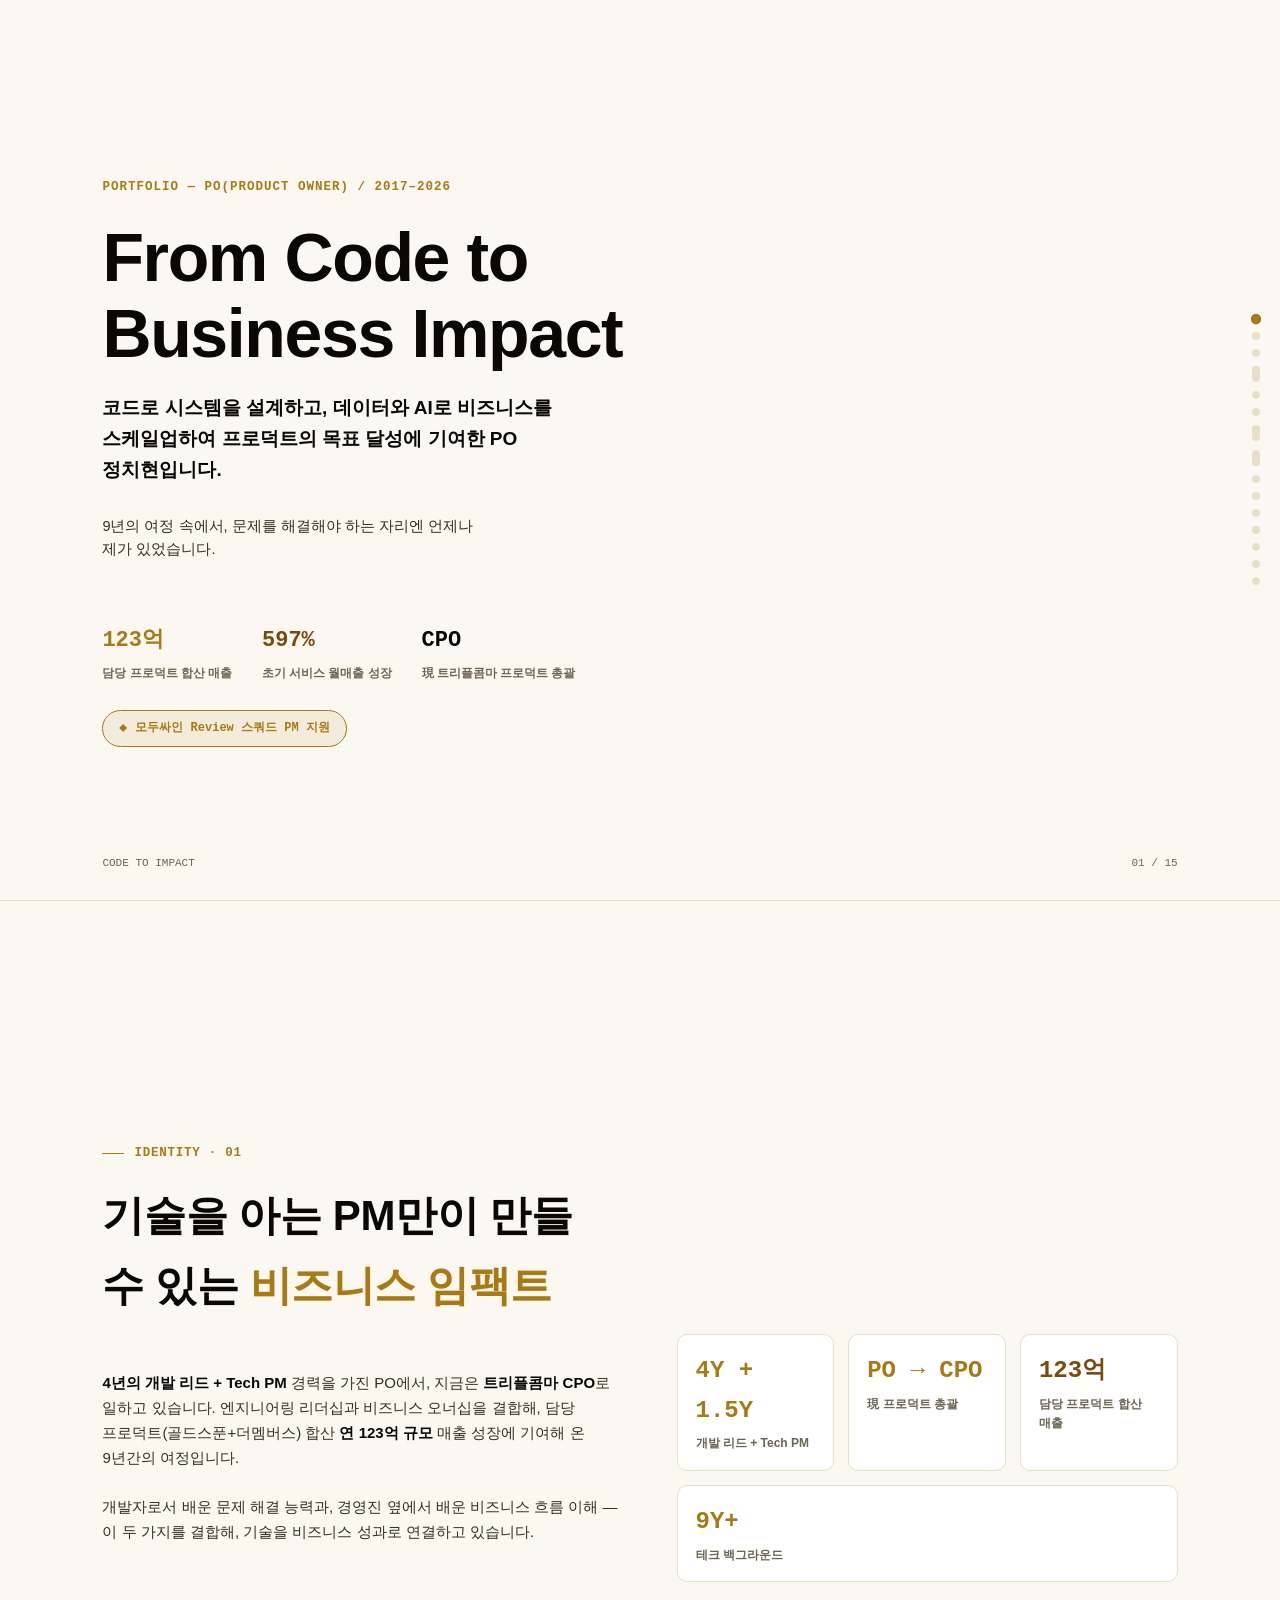
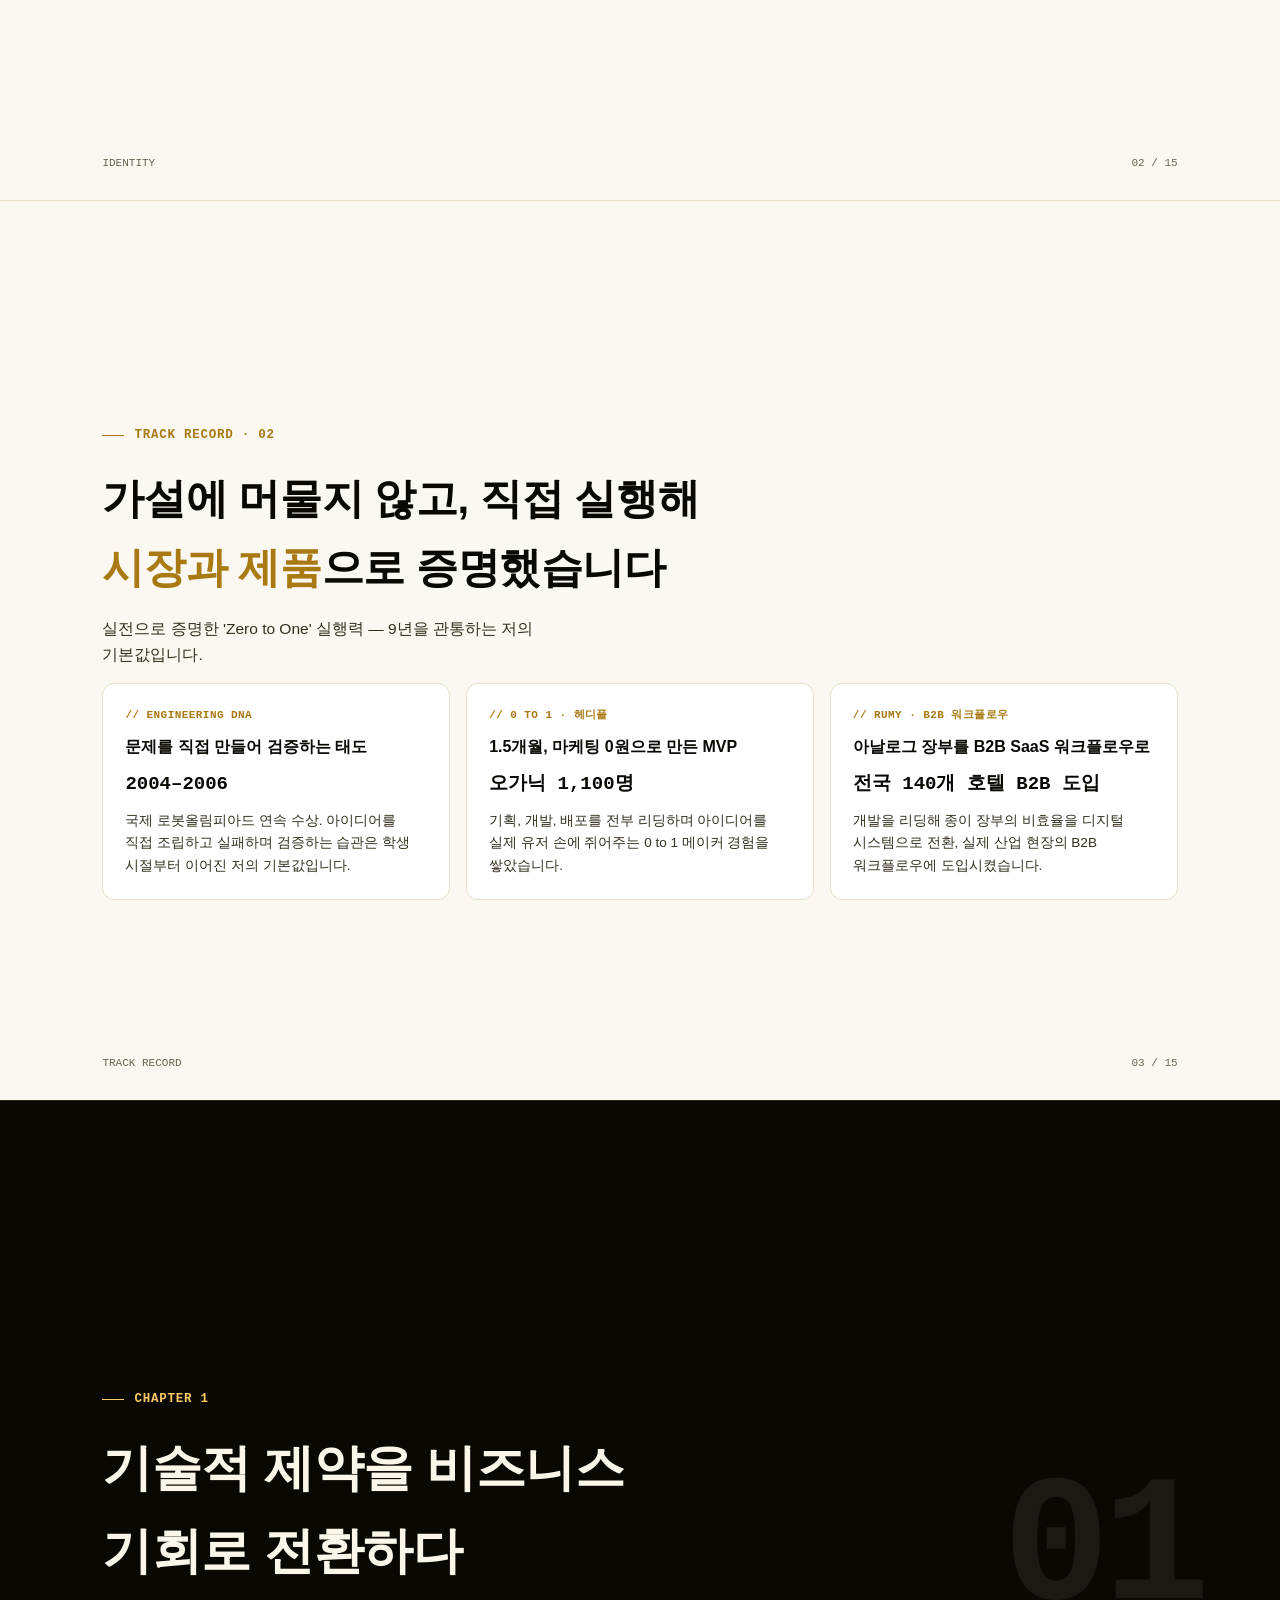
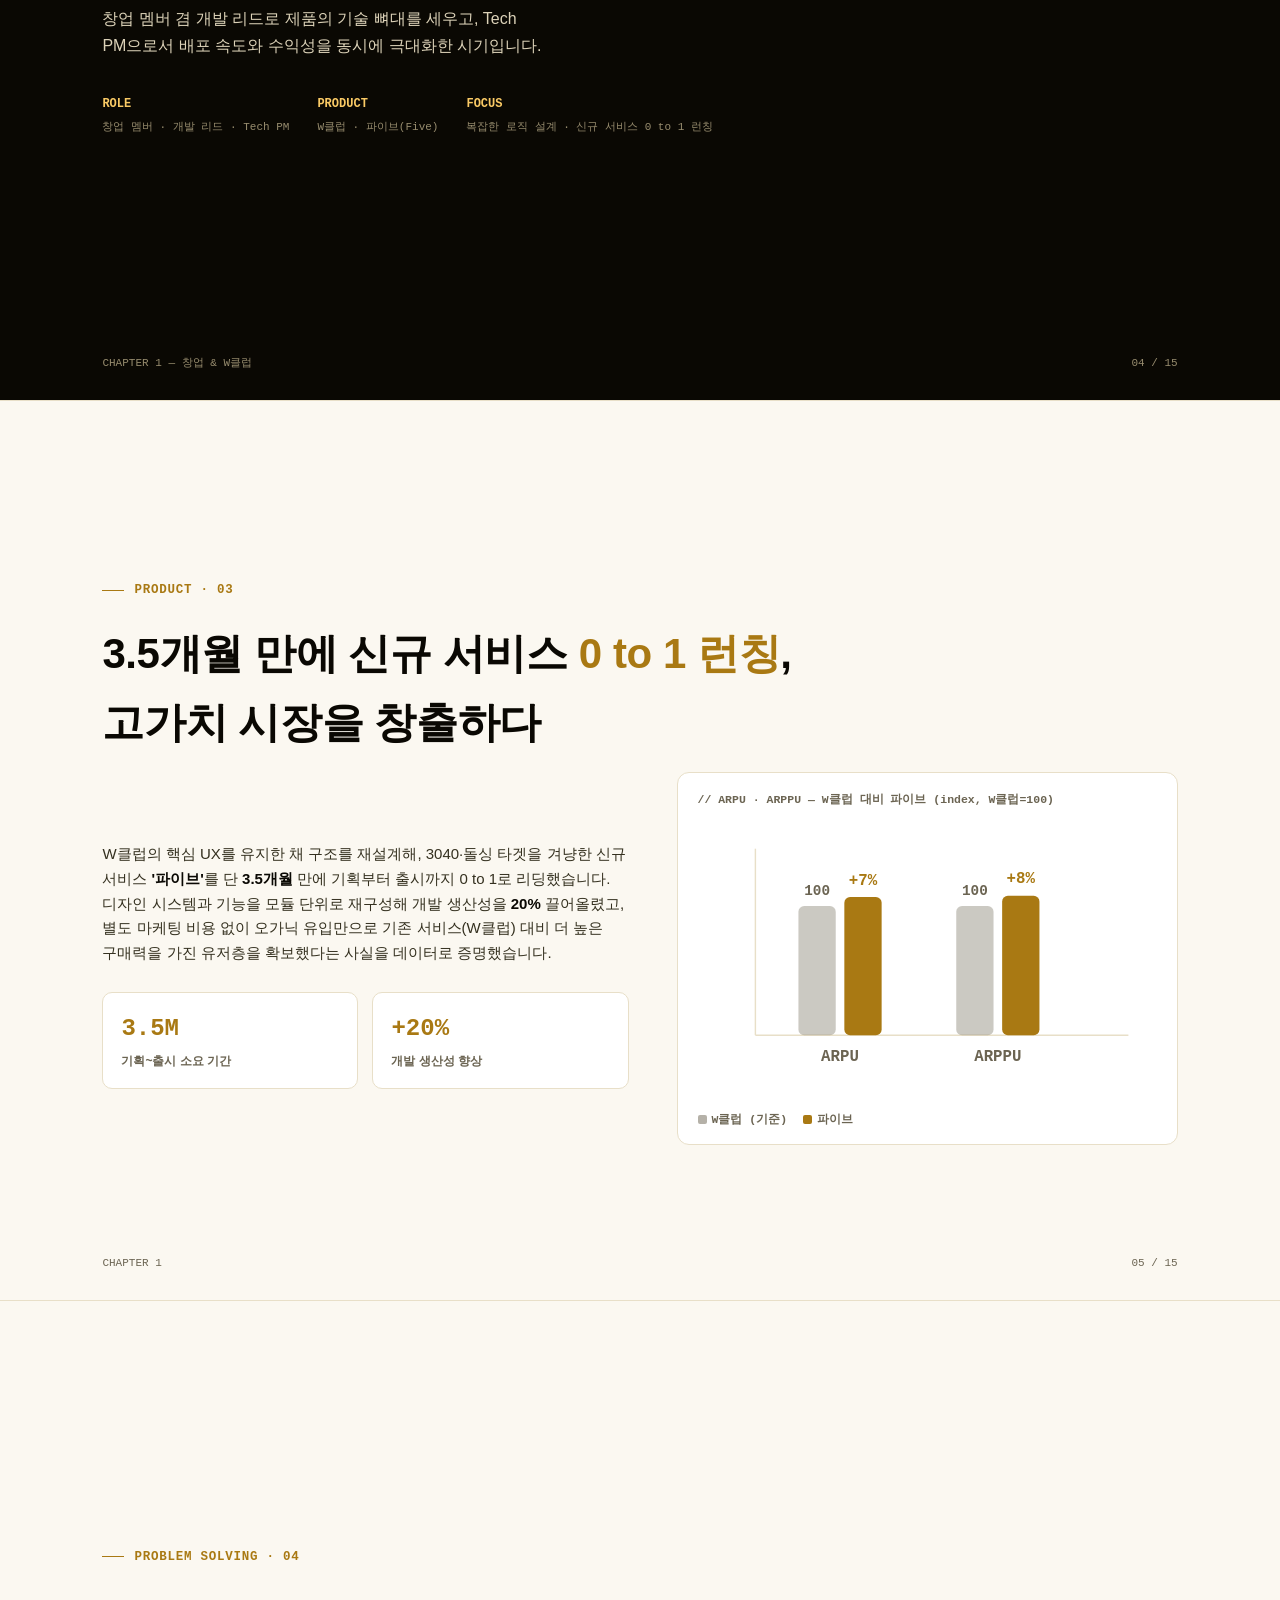
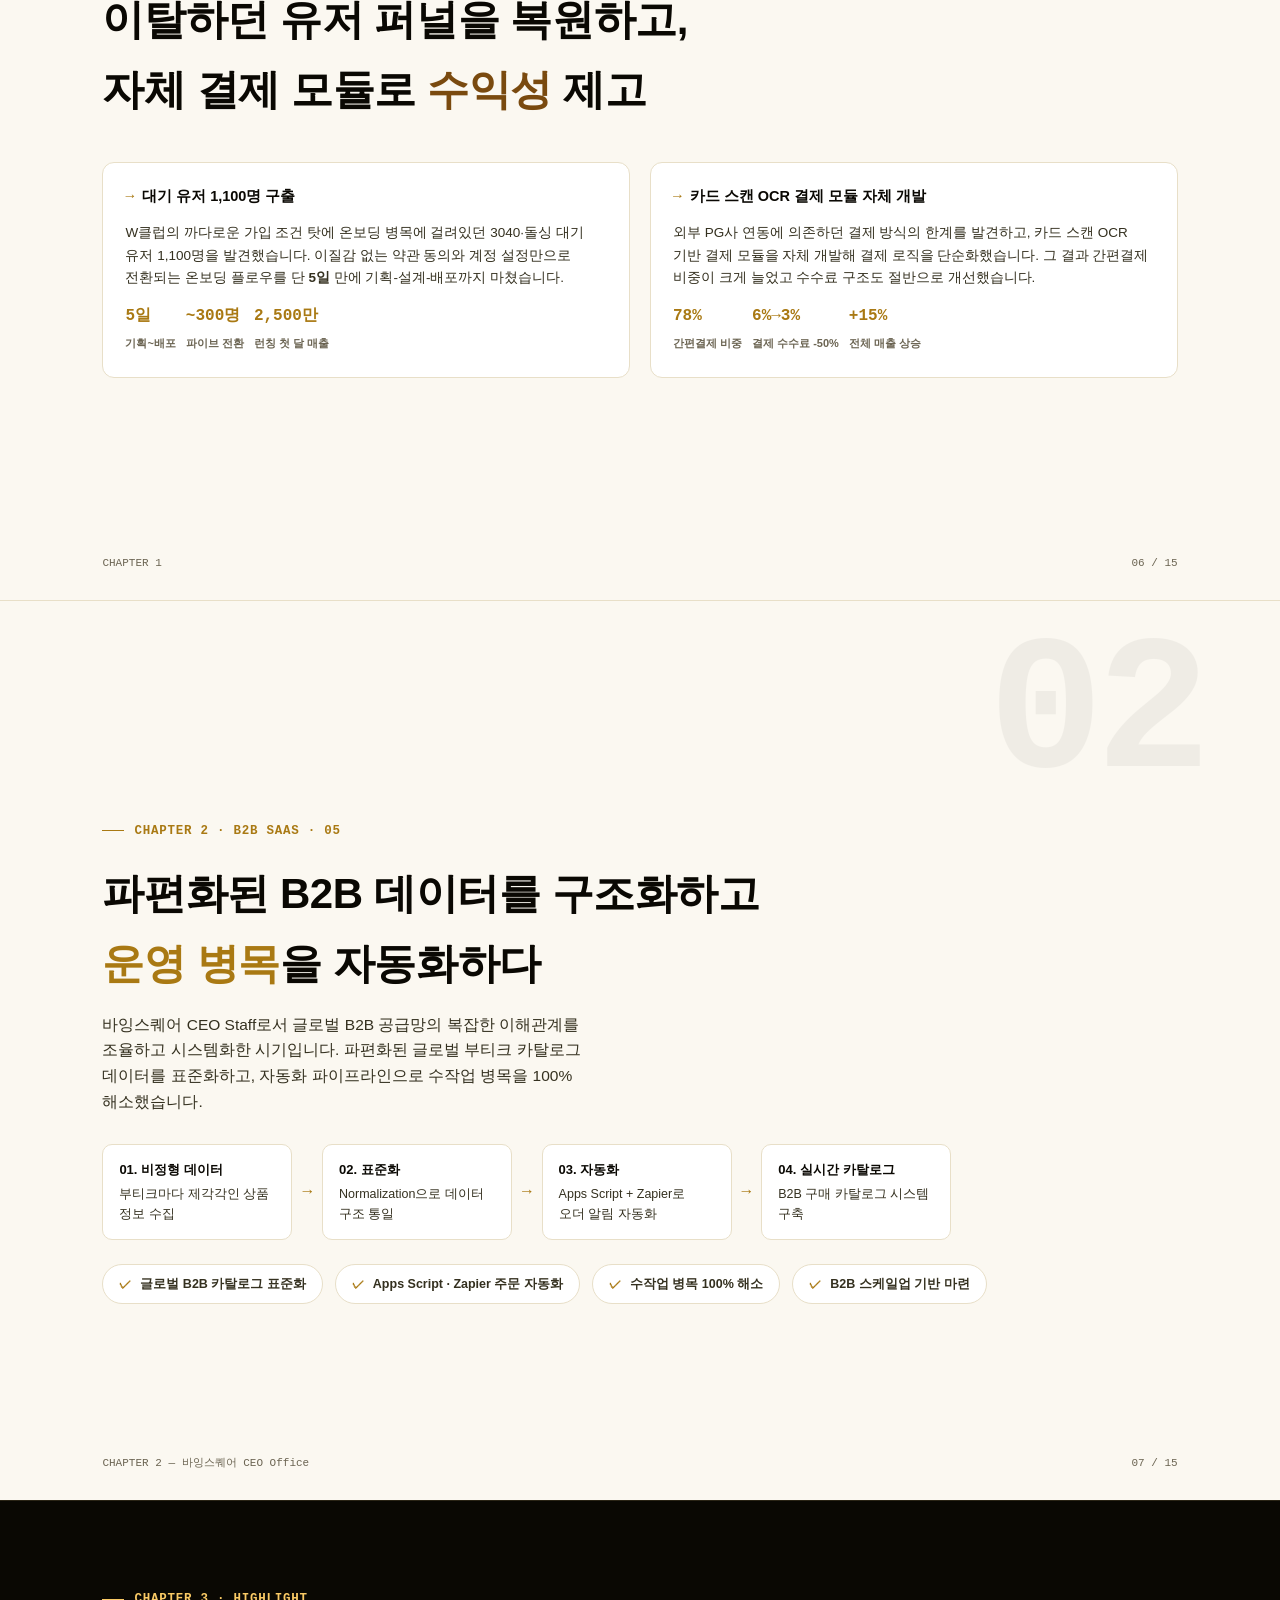
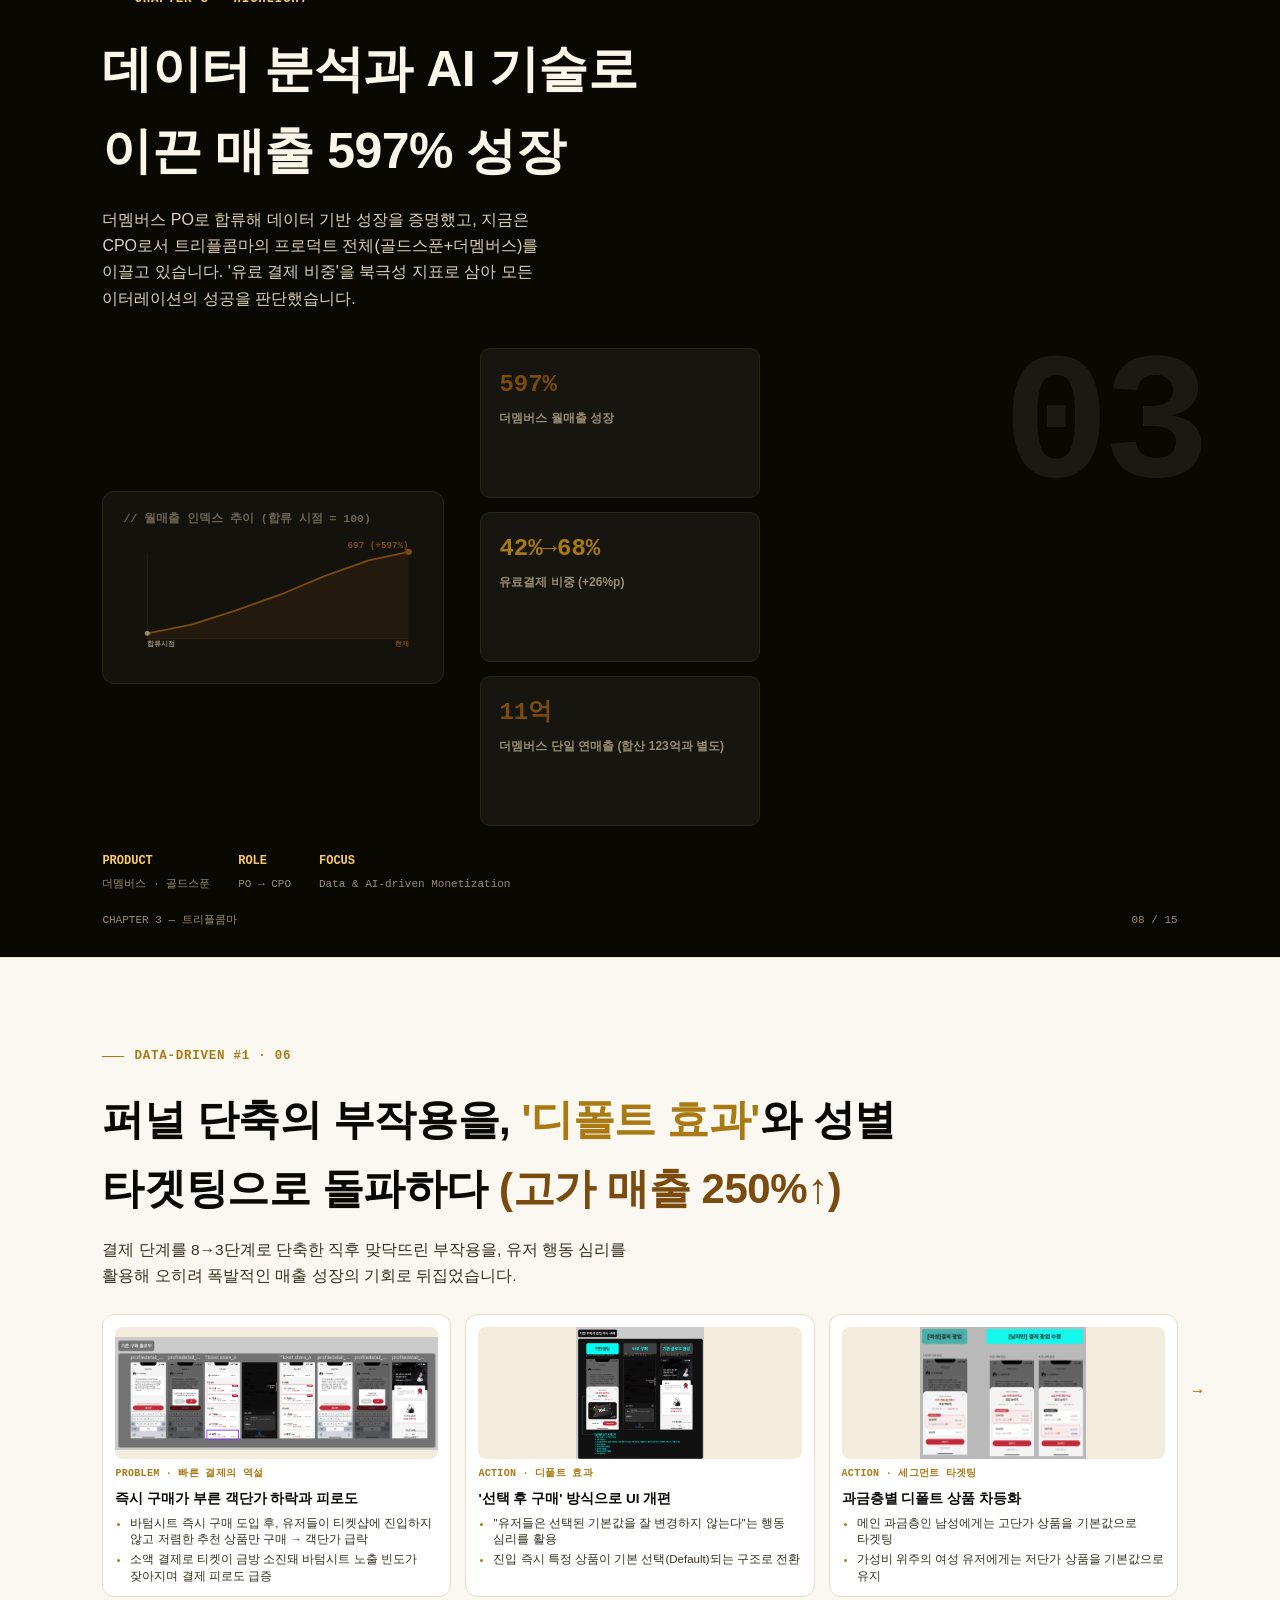
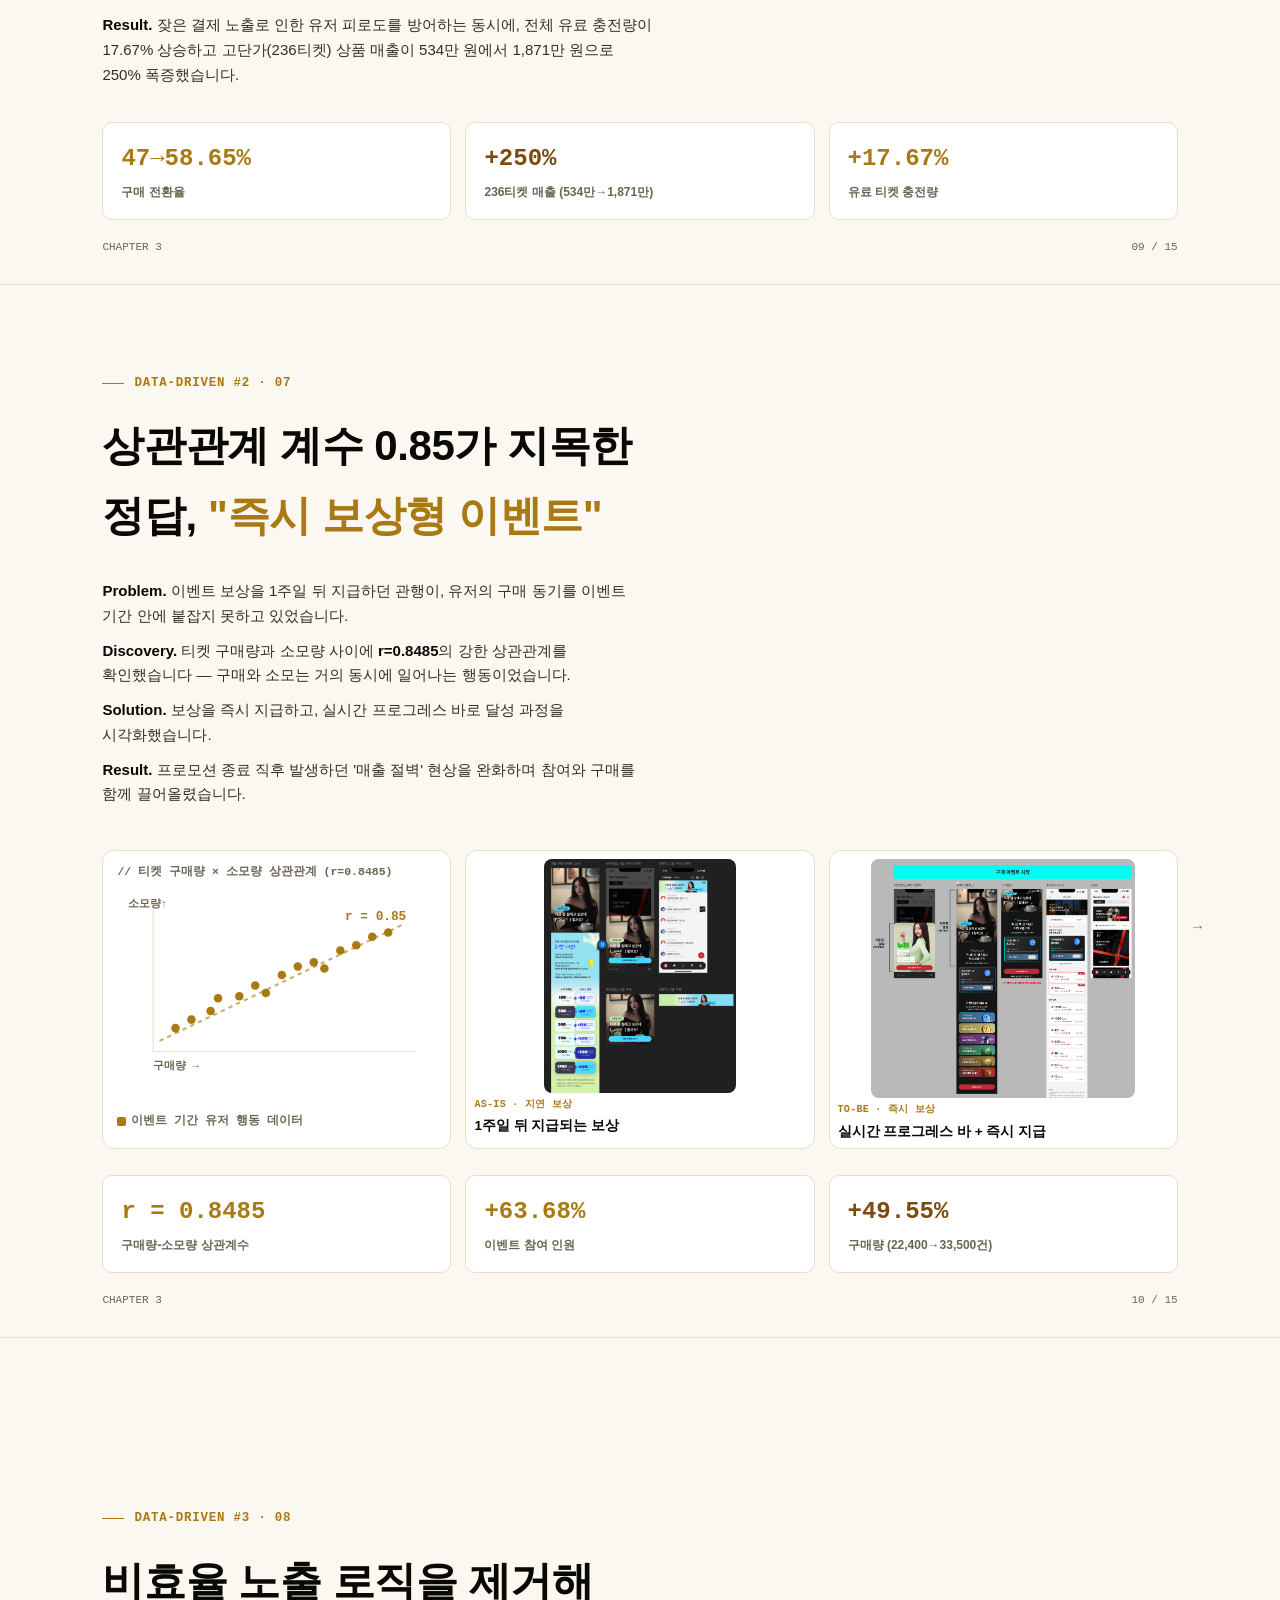
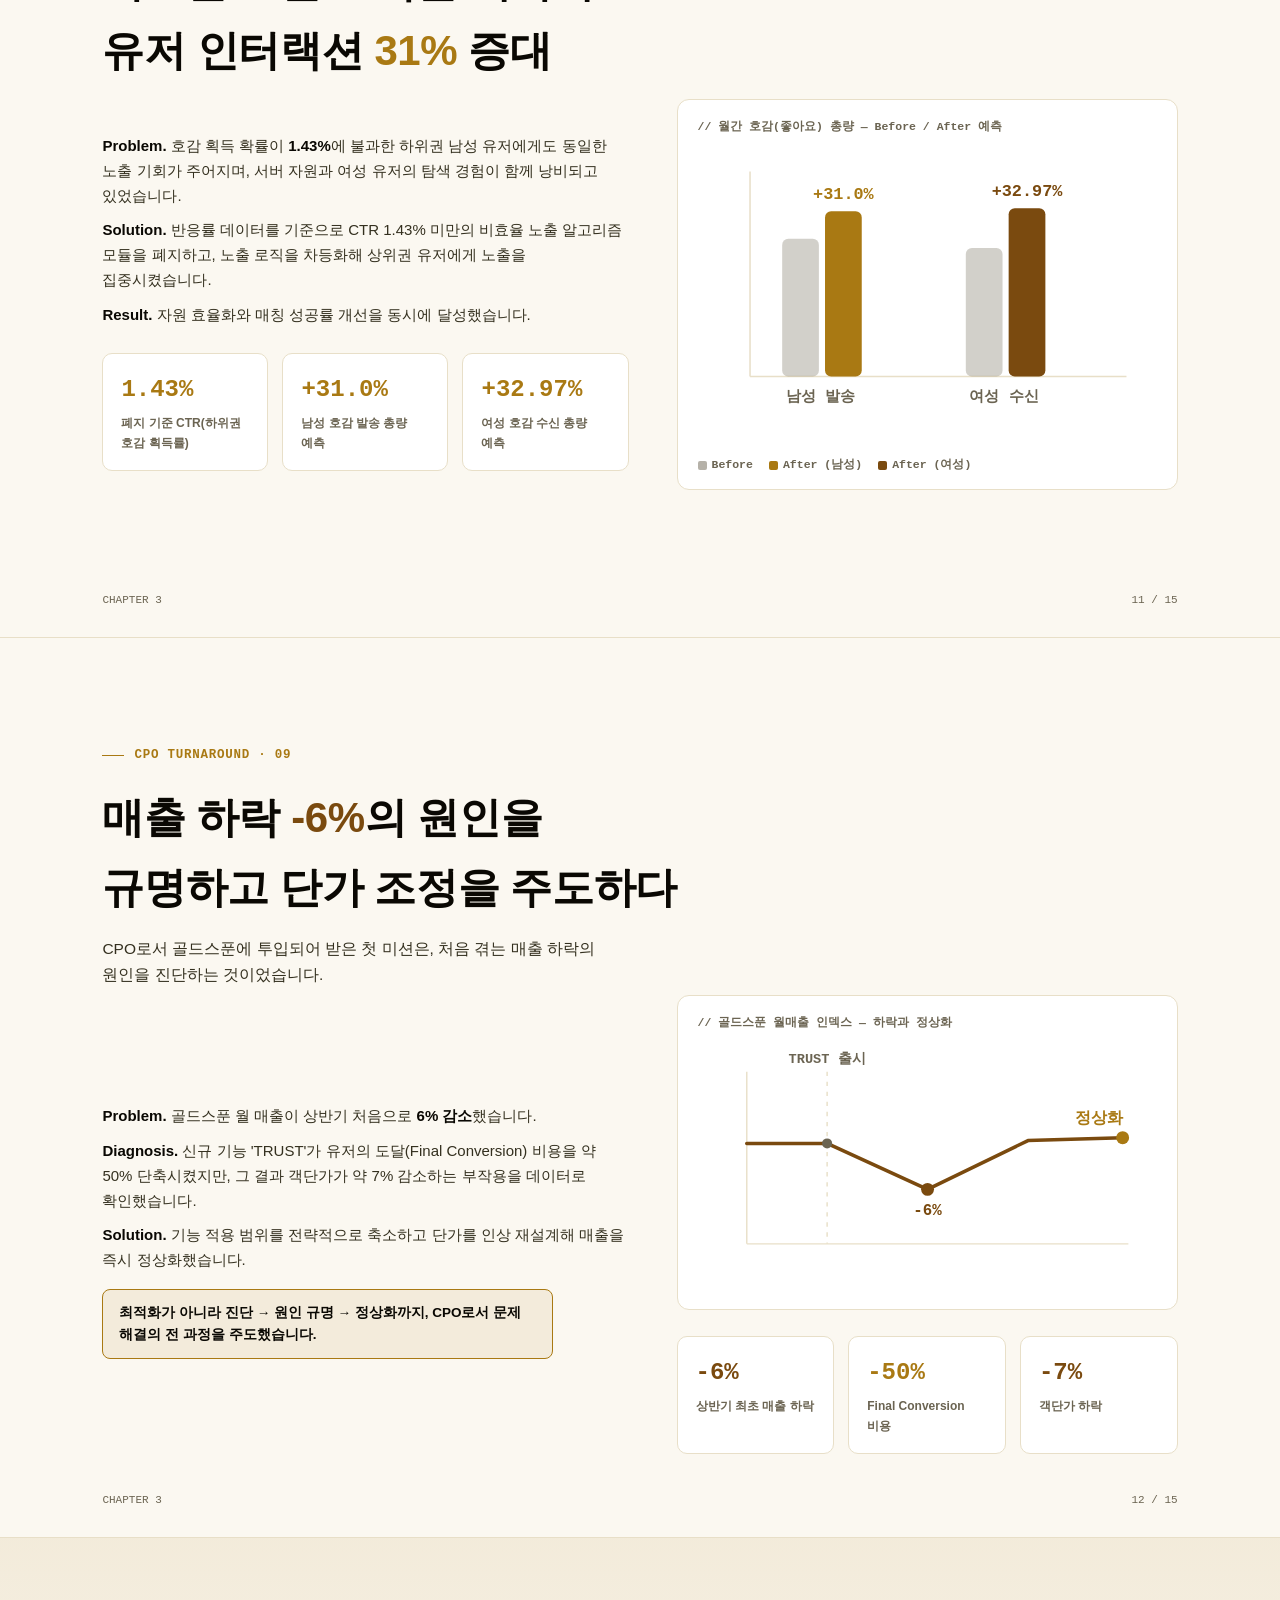
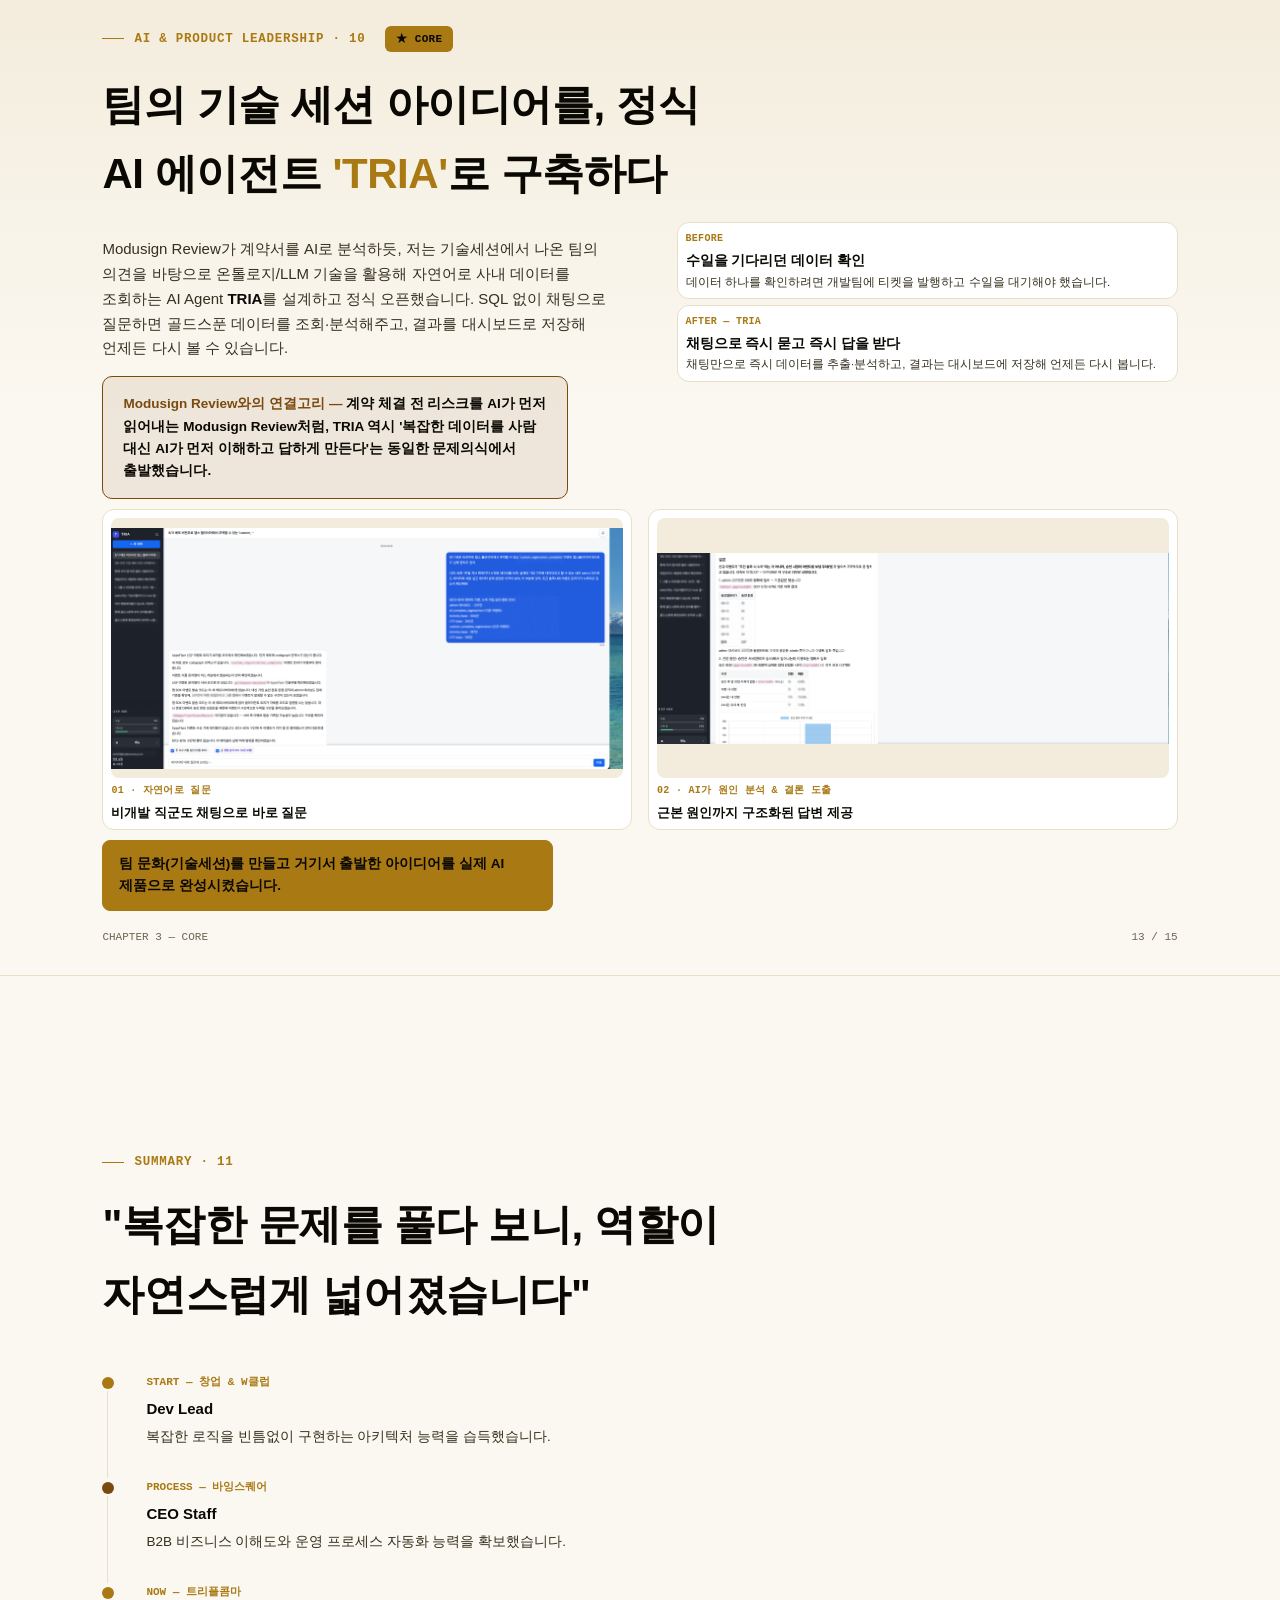
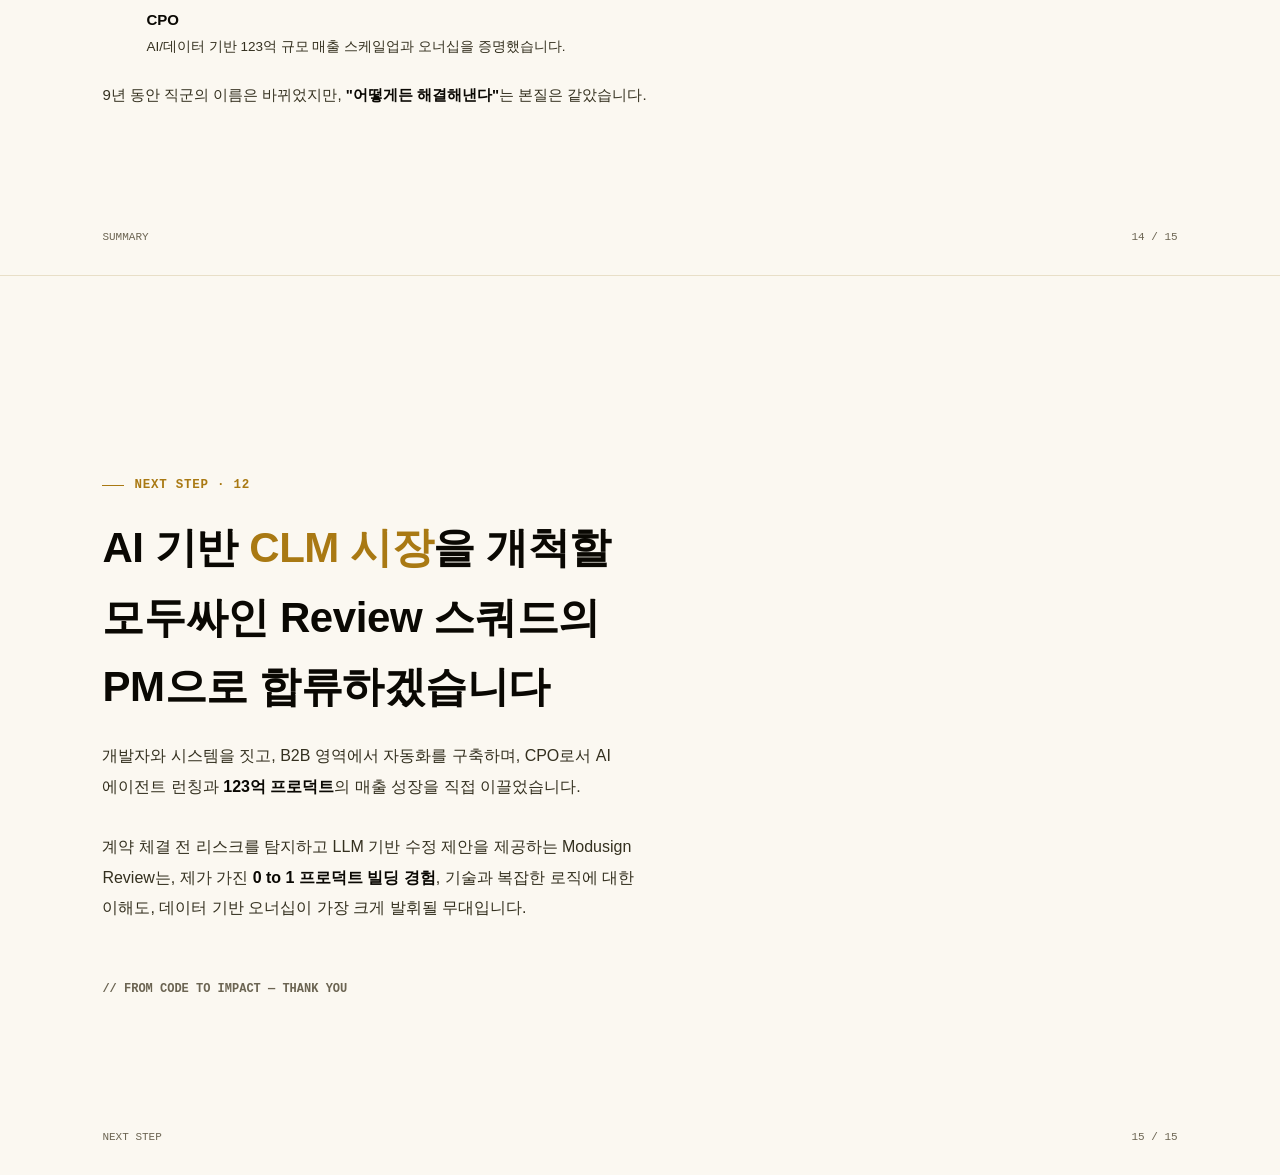
==== commit daef58b2: "모두싸인 포트폴리오 폴더 분리 및 추가" ====
--- a/modusign/index.html
+++ b/modusign/index.html
@@ -298,18 +298,45 @@
     <span class="step"><b>Solution.</b> 보상을 즉시 지급하고, 실시간 프로그레스 바로 달성 과정을 시각화했습니다.</span>
     <span class="step"><b>Result.</b> 프로모션 종료 직후 발생하던 '매출 절벽' 현상을 완화하며 참여와 구매를 함께 끌어올렸습니다.</span>
   </p>
-  <div class="phasegrid" style="grid-template-columns: 1fr 1fr;">
-    <div class="phasecard">
-      <div class="phaseimg" style="height:200px;"><img src="assets/event_As-Is.png" alt="As-Is — 보상을 1주일 뒤 지급하던 기존 이벤트 화면"></div>
+  <div class="phasegrid">
+    <div class="chartbox" style="padding:12px 14px 10px;">
+      <div class="charttitle">// 티켓 구매량 × 소모량 상관관계 (r=0.8485)</div>
+      <svg viewBox="0 0 300 190" width="100%" role="img" aria-label="티켓 구매량과 소모량 간의 강한 양의 상관관계를 보여주는 산점도, r값 0.8485">
+        <line x1="34" y1="16" x2="34" y2="150" stroke="var(--grid-line)"/>
+        <line x1="34" y1="150" x2="280" y2="150" stroke="var(--grid-line)"/>
+        <line x1="40" y1="140" x2="270" y2="30" stroke="var(--accent-tech)" stroke-width="2" stroke-dasharray="4 4" opacity="0.6"/>
+        <g fill="var(--accent-tech)">
+          <circle cx="55" cy="128" r="4"/>
+          <circle cx="70" cy="120" r="4"/>
+          <circle cx="88" cy="112" r="4"/>
+          <circle cx="95" cy="100" r="4"/>
+          <circle cx="115" cy="98" r="4"/>
+          <circle cx="130" cy="88" r="4"/>
+          <circle cx="140" cy="95" r="4"/>
+          <circle cx="155" cy="78" r="4"/>
+          <circle cx="170" cy="70" r="4"/>
+          <circle cx="185" cy="66" r="4"/>
+          <circle cx="195" cy="72" r="4"/>
+          <circle cx="210" cy="55" r="4"/>
+          <circle cx="225" cy="50" r="4"/>
+          <circle cx="240" cy="42" r="4"/>
+          <circle cx="255" cy="38" r="4"/>
+        </g>
+        <text x="34" y="166" font-size="10" font-weight="700" fill="var(--ink-3)">구매량 →</text>
+        <text x="10" y="14" font-size="10" font-weight="700" fill="var(--ink-3)">소모량↑</text>
+        <text x="272" y="26" font-size="12" font-weight="800" fill="var(--accent-tech)" text-anchor="end">r = 0.85</text>
+      </svg>
+      <div class="legend"><span><span class="sw tech"></span>이벤트 기간 유저 행동 데이터</span></div>
+    </div>
+    <div class="phasecard" style="padding:8px; gap:4px;">
+      <div class="phaseimg" style="height:auto; width:58%; margin:0 auto; aspect-ratio: 1232 / 1500;"><img src="assets/event_As-Is.png" alt="As-Is — 보상을 1주일 뒤 지급하던 기존 이벤트 화면" style="object-fit:contain;"></div>
       <div class="phasetag">AS-IS · 지연 보상</div>
       <h3>1주일 뒤 지급되는 보상</h3>
-      <p>구매·소모 시점과 보상 지급 시점이 분리돼, 이벤트 기간 안에 구매 동기를 붙잡지 못했습니다.</p>
-    </div>
-    <div class="phasecard">
-      <div class="phaseimg" style="height:200px;"><img src="assets/event_To-Be.png" alt="To-Be — 실시간 프로그레스 바로 즉시 보상을 지급하는 개편 이벤트 화면"></div>
+    </div>
+    <div class="phasecard" style="padding:8px; gap:4px;">
+      <div class="phaseimg" style="height:auto; width:80%; margin:0 auto; aspect-ratio: 1822 / 1646;"><img src="assets/event_To-Be.png" alt="To-Be — 실시간 프로그레스 바로 즉시 보상을 지급하는 개편 이벤트 화면" style="object-fit:contain;"></div>
       <div class="phasetag">TO-BE · 즉시 보상</div>
       <h3>실시간 프로그레스 바 + 즉시 지급</h3>
-      <p>달성 과정을 실시간으로 시각화하고 보상을 즉시 지급해, 매출 절벽 현상을 완화했습니다.</p>
     </div>
   </div>
   <div class="statrow">
